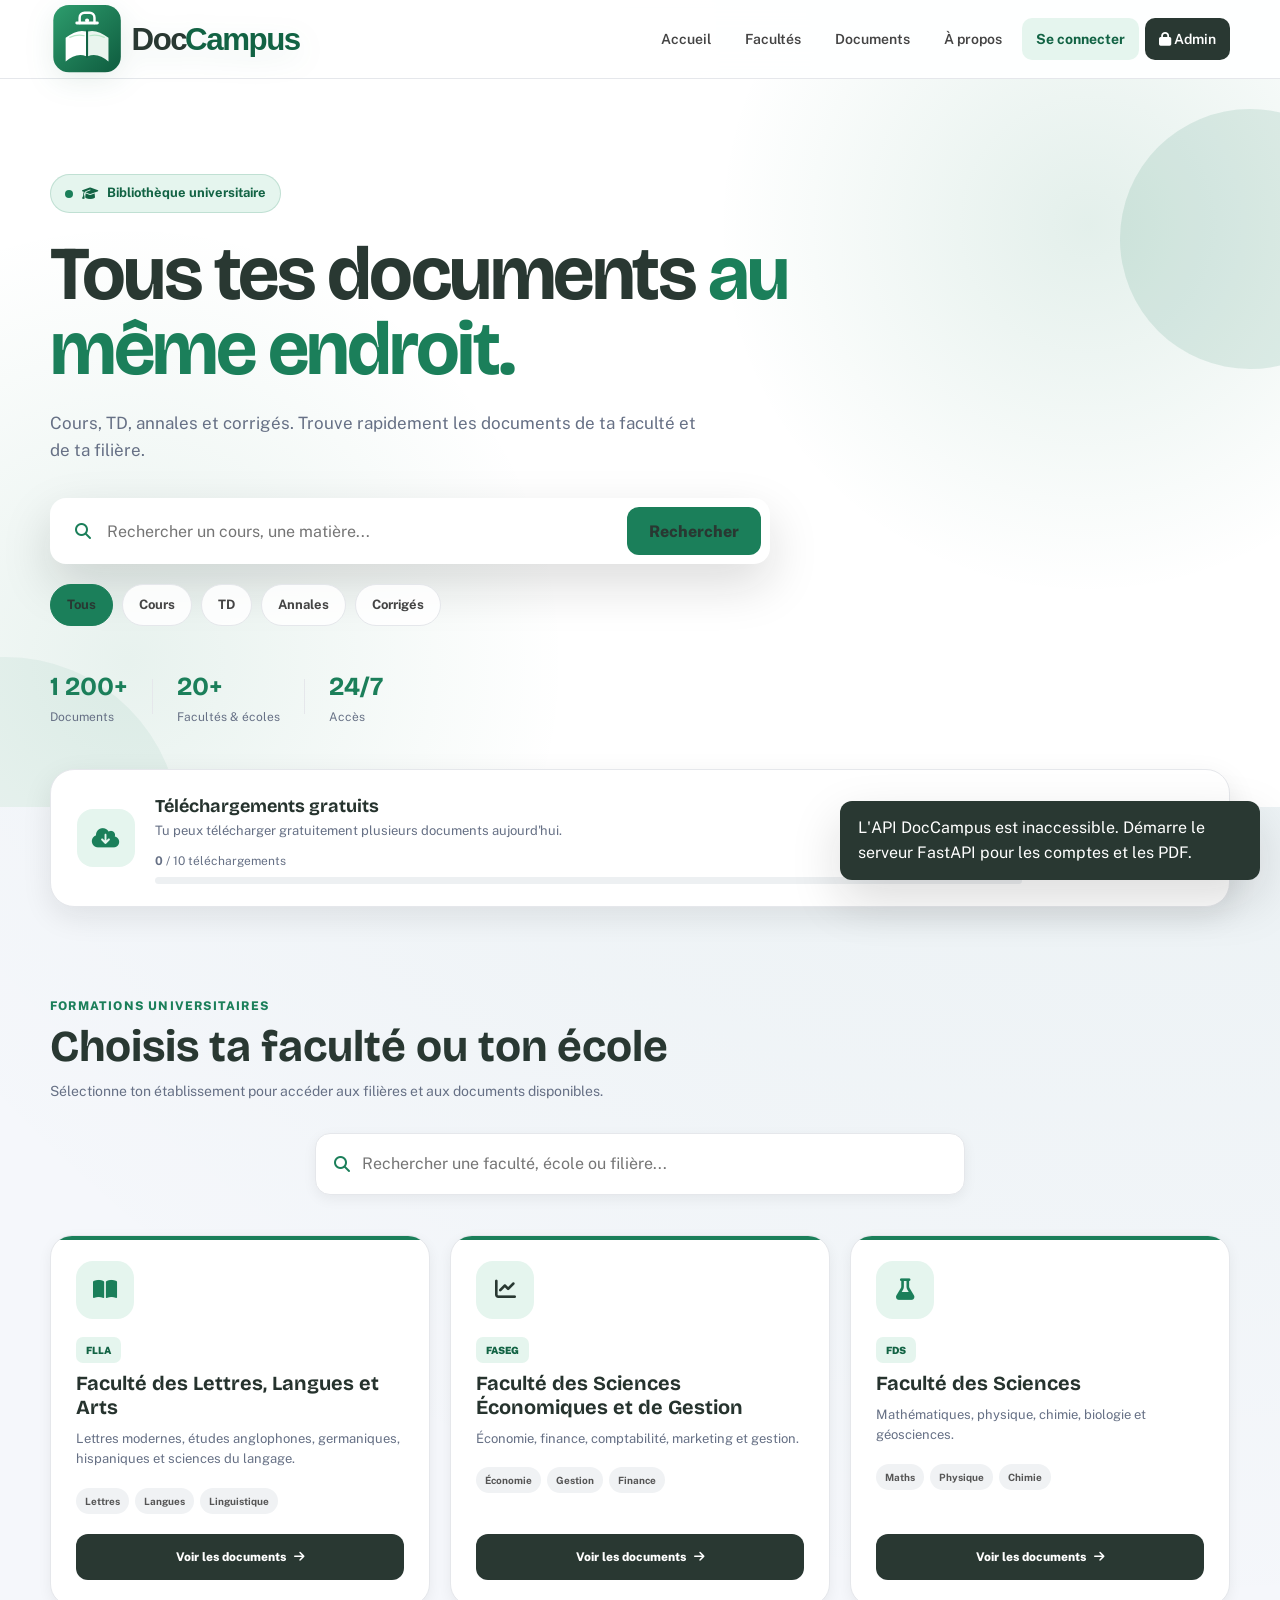
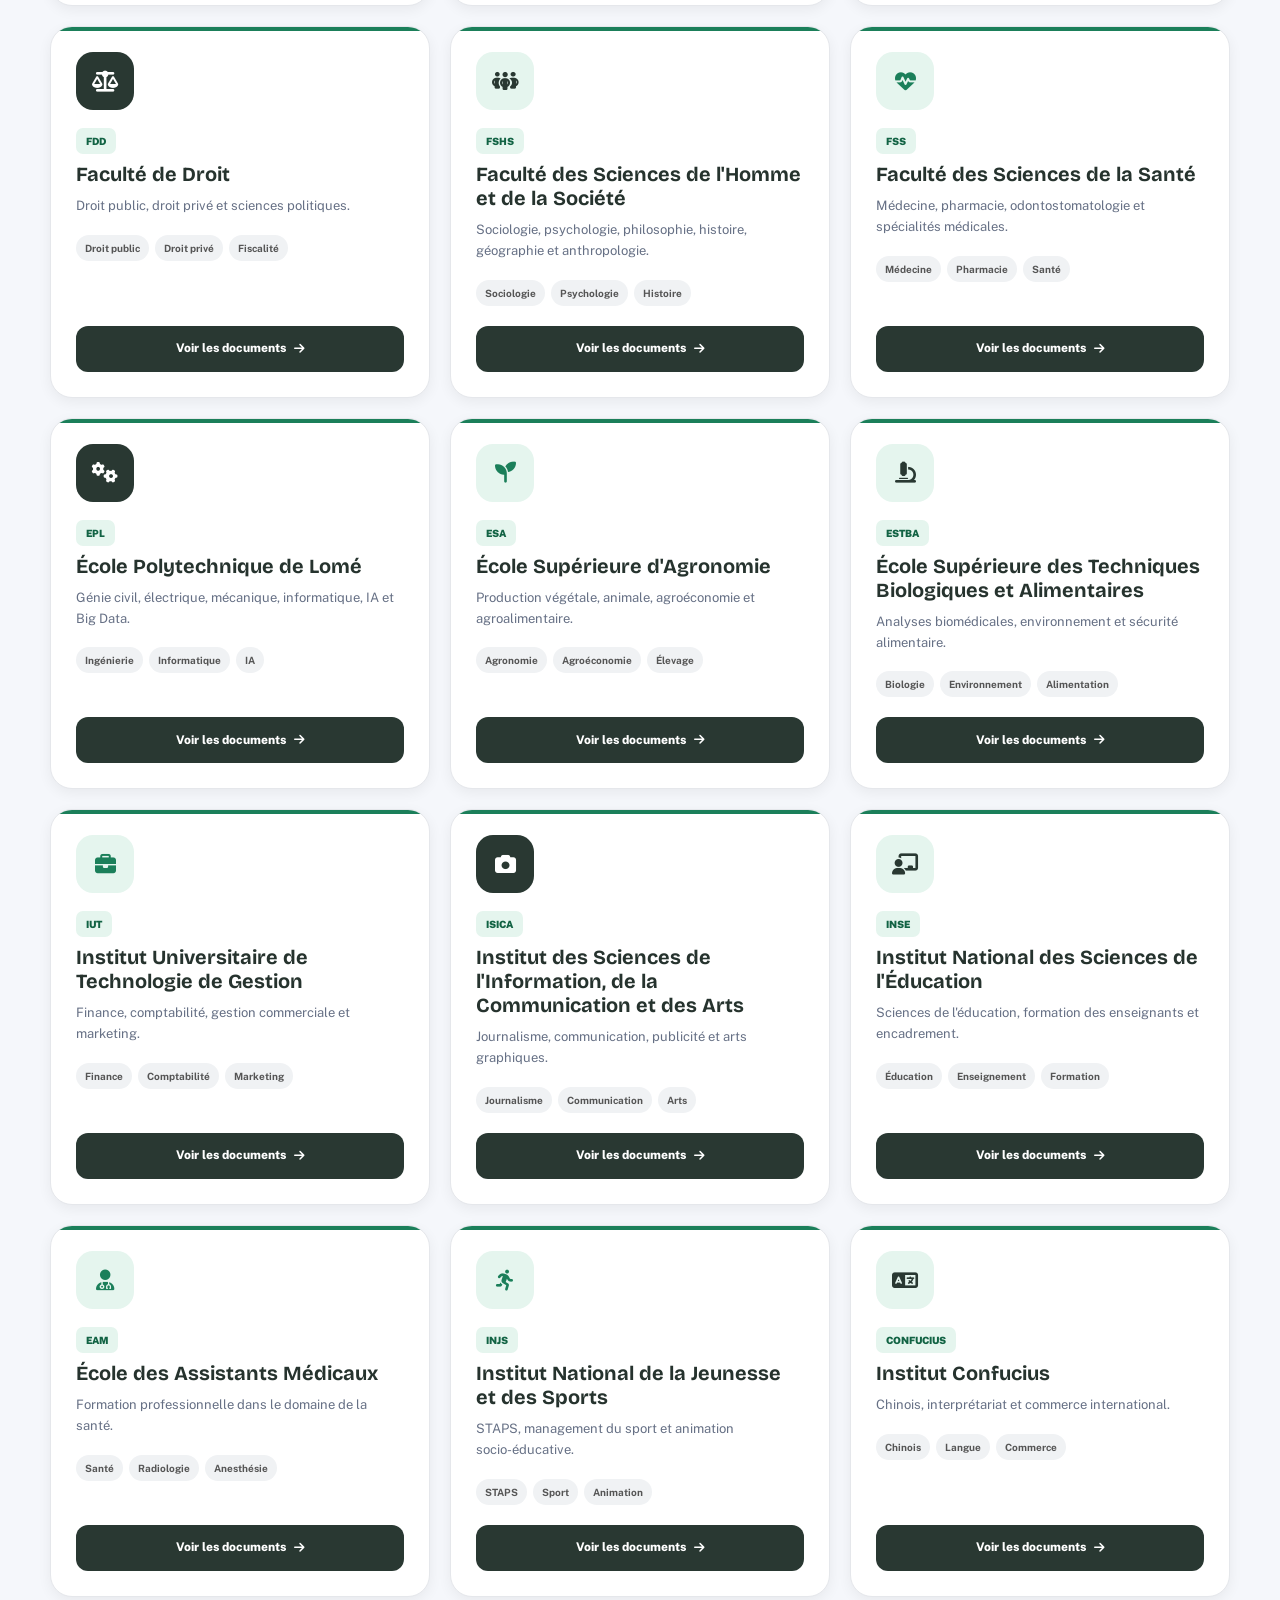
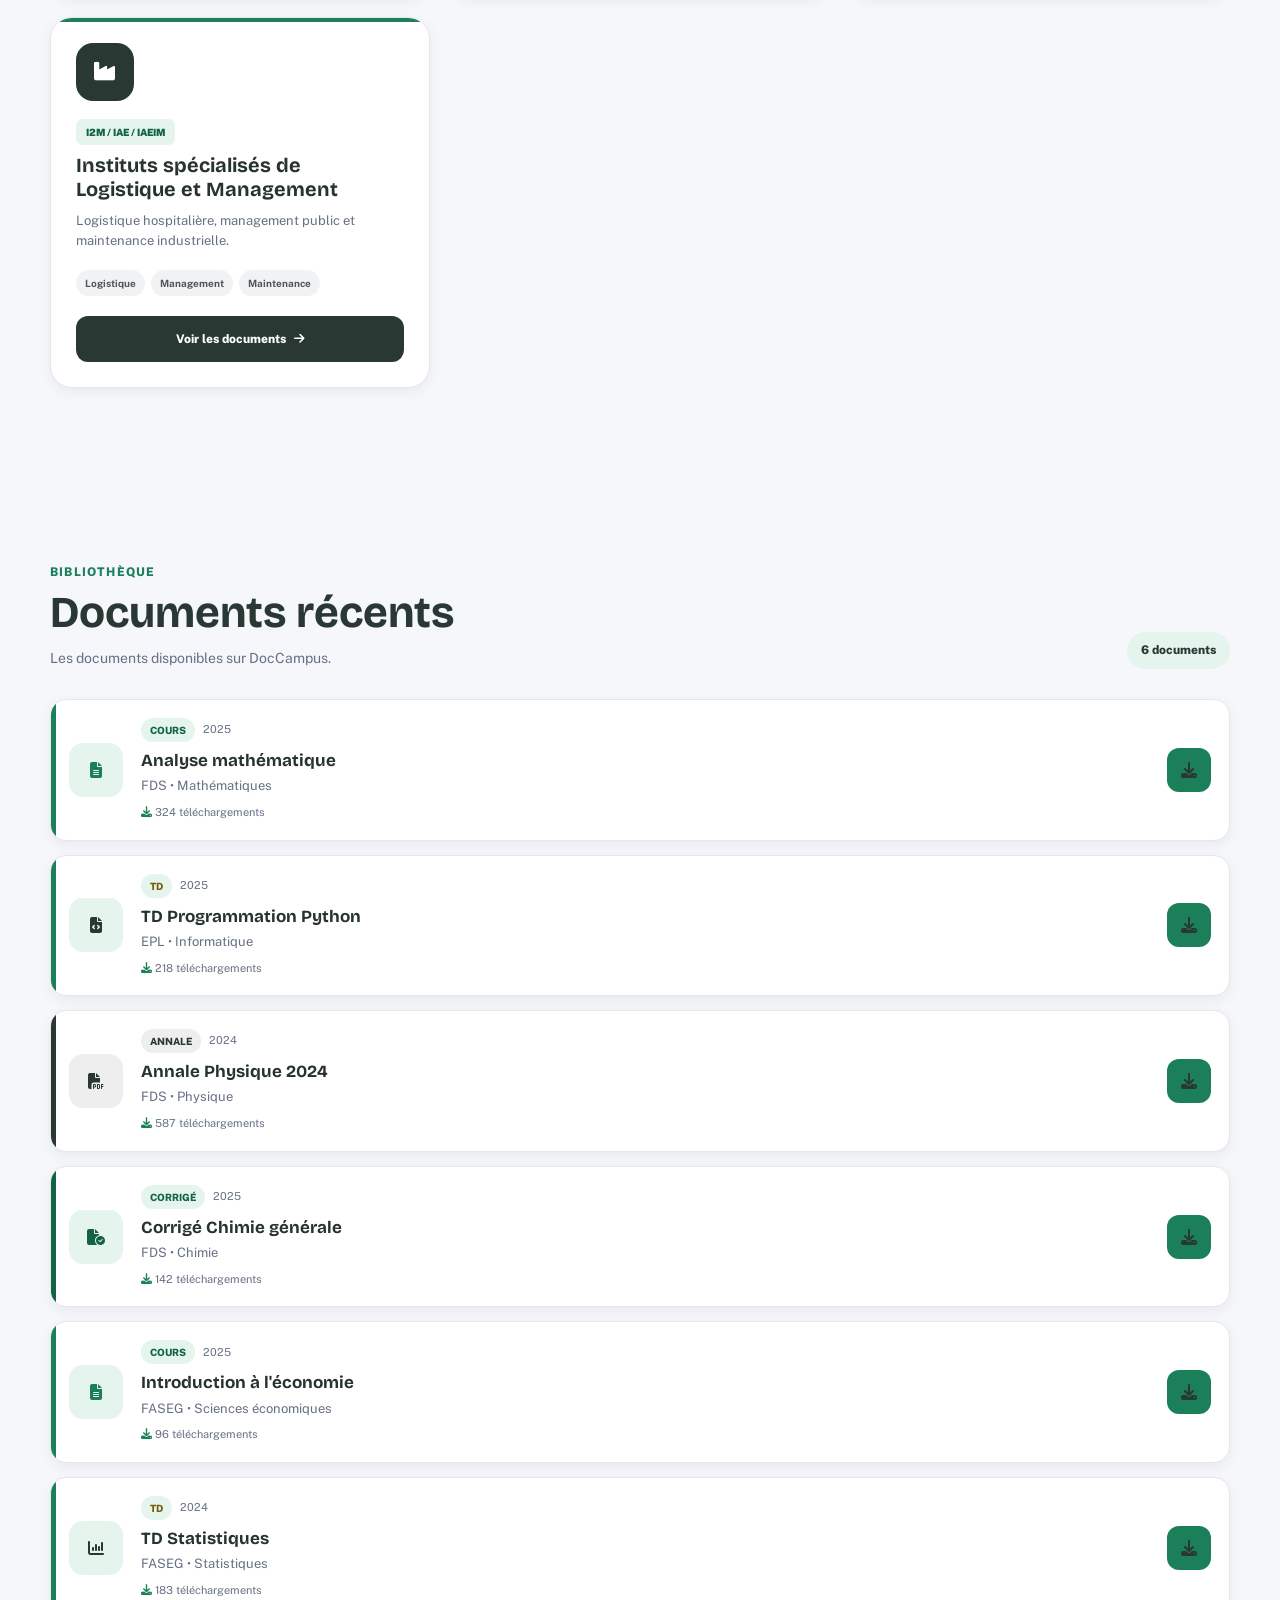
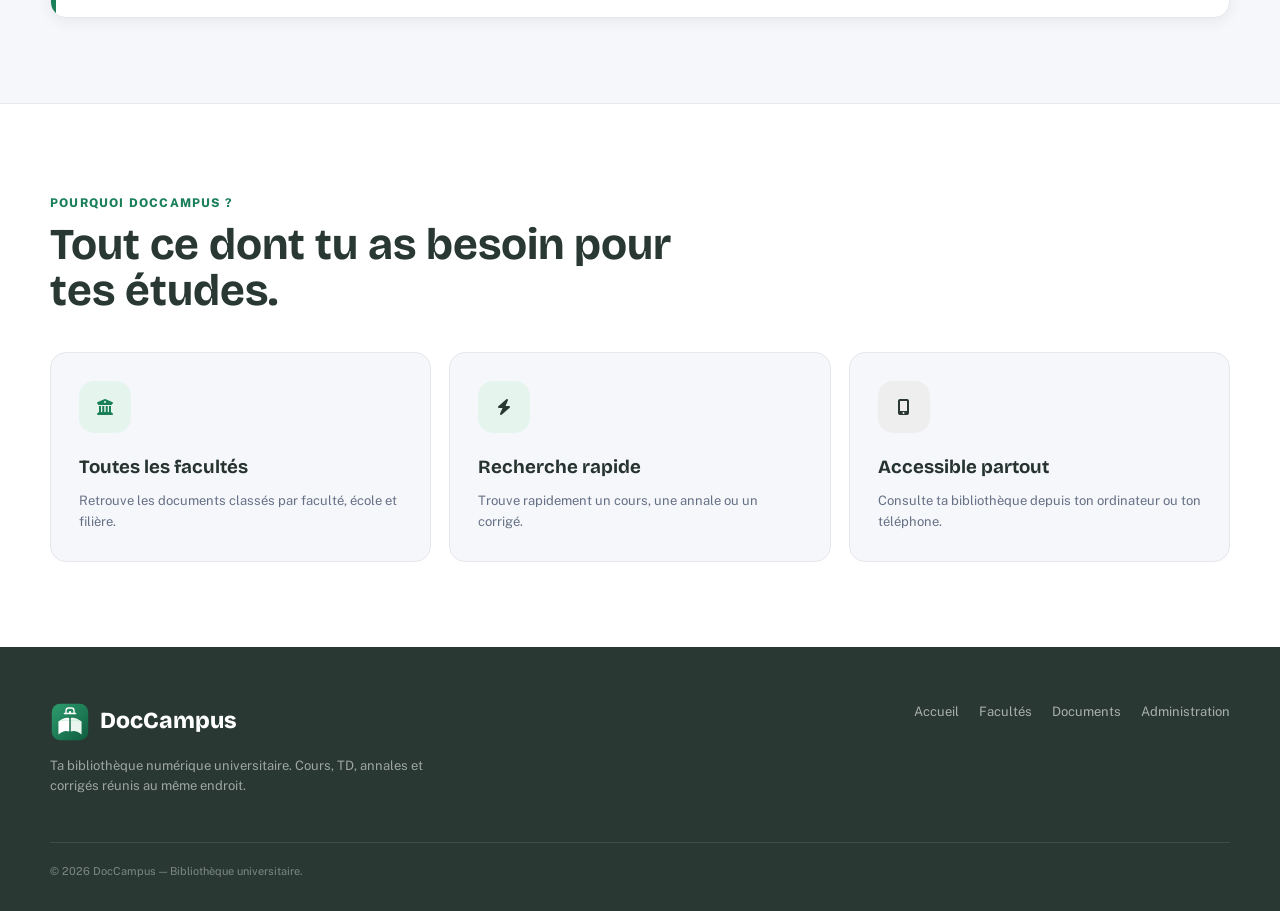
==== cours en ligne ul/index.html @ 96b3b975 "Add files via upload" ====
<!DOCTYPE html>
<html lang="fr">

<head>
    <meta charset="UTF-8">

    <meta
        name="viewport"
        content="width=device-width, initial-scale=1.0"
    >

    <meta
        name="description"
        content="DocCampus — Bibliothèque numérique universitaire"
    >

    <link rel="icon" type="image/svg+xml" href="assets/logo-mark.svg">

    <title>DocCampus — Bibliothèque universitaire</title>

    <!-- Google Fonts -->
    <link rel="preconnect" href="https://fonts.googleapis.com">
    <link rel="preconnect" href="https://fonts.gstatic.com" crossorigin>

    <link
        href="https://fonts.googleapis.com/css2?family=Bricolage+Grotesque:opsz,wght@12..96,400;12..96,500;12..96,600;12..96,700;12..96,800&family=Public+Sans:wght@400;500;600;700;800&display=swap"
        rel="stylesheet"
    >

    <!-- Font Awesome -->
    <link
        rel="stylesheet"
        href="https://cdnjs.cloudflare.com/ajax/libs/font-awesome/6.7.2/css/all.min.css"
    >

    <!-- CSS -->
    <link rel="stylesheet" href="style.css">
</head>

<body>


<!-- ============================================================
     HEADER
     ============================================================ -->

<header class="header">

    <div class="container header-inner">

        <a href="#" class="logo" aria-label="DocCampus">

            <img
                class="logo-mark"
                src="assets/logo-doccampus.svg"
                alt="Logo DocCampus"
                width="760"
                height="360"
            >

        </a>


        <nav class="nav" id="mainNav">

            <a href="#accueil">
                Accueil
            </a>

            <a href="#facultes">
                Facultés
            </a>

            <a href="#documents">
                Documents
            </a>

            <a href="#apropos">
                À propos
            </a>

            <button class="account-btn" id="accountBtn" type="button">
                Se connecter
            </button>

            <a href="admin.html" class="admin-link">
                <i class="fa-solid fa-lock"></i>
                Admin
            </a>

        </nav>


        <button
            class="menu-btn"
            id="menuBtn"
            aria-label="Ouvrir le menu"
        >
            <i class="fa-solid fa-bars"></i>
        </button>

    </div>

</header>



<!-- ============================================================
     HERO
     ============================================================ -->

<main id="accueil">

<section class="hero">

    <div class="hero-decoration">
        <div class="decoration-one"></div>
        <div class="decoration-two"></div>
    </div>


    <div class="container">

        <div class="hero-content">

            <div class="hero-badge">

                <span class="badge-dot"></span>

                <i class="fa-solid fa-graduation-cap"></i>

                Bibliothèque universitaire

            </div>


            <h1>
                Tous tes documents
                <span>au même endroit.</span>
            </h1>


            <p class="hero-text">

                Cours, TD, annales et corrigés.
                Trouve rapidement les documents
                de ta faculté et de ta filière.

            </p>


            <!-- RECHERCHE -->

            <div class="search-box">

                <span class="search-icon">
                    <i class="fa-solid fa-magnifying-glass"></i>
                </span>

                <input
                    type="text"
                    id="searchInput"
                    placeholder="Rechercher un cours, une matière..."
                    autocomplete="off"
                >

                <button id="searchBtn">
                    Rechercher
                </button>

            </div>


            <!-- FILTRES -->

            <div class="filters">

                <button
                    class="filter active"
                    data-filter="all"
                >
                    Tous
                </button>

                <button
                    class="filter"
                    data-filter="cours"
                >
                    Cours
                </button>

                <button
                    class="filter"
                    data-filter="td"
                >
                    TD
                </button>

                <button
                    class="filter"
                    data-filter="annale"
                >
                    Annales
                </button>

                <button
                    class="filter"
                    data-filter="corrige"
                >
                    Corrigés
                </button>

            </div>


            <!-- STATISTIQUES -->

            <div class="hero-stats">

                <div class="hero-stat">

                    <strong>1 200+</strong>

                    <span>Documents</span>

                </div>


                <div class="hero-stat-separator"></div>


                <div class="hero-stat">

                    <strong>20+</strong>

                    <span>Facultés & écoles</span>

                </div>


                <div class="hero-stat-separator"></div>


                <div class="hero-stat">

                    <strong>24/7</strong>

                    <span>Accès</span>

                </div>

            </div>

        </div>

    </div>

</section>



<!-- ============================================================
     COMPTEUR
     ============================================================ -->

<section class="download-section">

    <div class="container">

        <div class="download-card">

            <div class="download-left">

                <div class="download-icon">

                    <i class="fa-solid fa-cloud-arrow-down"></i>

                </div>

            </div>


            <div class="download-middle">

                <h3>
                    Téléchargements gratuits
                </h3>

                <p>
                    Tu peux télécharger gratuitement
                    plusieurs documents aujourd'hui.
                </p>


                <div class="progress-label">

                    <span>
                        <strong id="downloadCount">0</strong>
                        / 10 téléchargements
                    </span>

                    <span id="downloadRemaining">
                        10 restant(s)
                    </span>

                </div>


                <div class="progress-bar">

                    <div
                        class="progress-value"
                        id="progressValue"
                    ></div>

                </div>

            </div>


            <button
                class="premium-btn"
                id="premiumBtn"
            >
                <i class="fa-solid fa-bolt"></i>
                Passer en illimité
            </button>

        </div>

    </div>

</section>



<!-- ============================================================
     FACULTÉS
     ============================================================ -->

<section
    class="faculties-section"
    id="facultes"
>

    <div class="container">

        <div class="section-heading">

            <div>

                <span class="section-label">
                    Formations universitaires
                </span>

                <h2>
                    Choisis ta faculté
                    ou ton école
                </h2>

                <p class="section-description">

                    Sélectionne ton établissement
                    pour accéder aux filières et
                    aux documents disponibles.

                </p>

            </div>

        </div>


        <!-- Recherche faculté -->

        <div class="faculty-search">

            <i class="fa-solid fa-magnifying-glass"></i>

            <input
                type="text"
                id="facultySearch"
                placeholder="Rechercher une faculté, école ou filière..."
            >

        </div>


        <!-- GRILLE -->

        <div
            class="faculties-grid"
            id="facultiesGrid"
        >


            <!-- FLLA -->

            <article
                class="faculty-card"
                data-search="FLLA Faculté Lettres Langues Arts Lettres Modernes Anglais Allemand Espagnol Linguistique"
            >

                <div class="faculty-icon green">
                    <i class="fa-solid fa-book-open"></i>
                </div>

                <div class="faculty-code">
                    FLLA
                </div>

                <h3>
                    Faculté des Lettres,
                    Langues et Arts
                </h3>

                <p>
                    Lettres modernes, études anglophones,
                    germaniques, hispaniques et sciences du langage.
                </p>

                <div class="faculty-tags">
                    <span>Lettres</span>
                    <span>Langues</span>
                    <span>Linguistique</span>
                </div>

                <button
                    class="faculty-btn"
                    data-faculty="flla"
                >
                    Voir les documents
                    <i class="fa-solid fa-arrow-right"></i>
                </button>

            </article>



            <!-- FASEG -->

            <article
                class="faculty-card"
                data-search="FASEG Sciences Economiques Gestion Economie Finance Comptabilité Marketing"
            >

                <div class="faculty-icon yellow">
                    <i class="fa-solid fa-chart-line"></i>
                </div>

                <div class="faculty-code">
                    FASEG
                </div>

                <h3>
                    Faculté des Sciences
                    Économiques et de Gestion
                </h3>

                <p>
                    Économie, finance, comptabilité,
                    marketing et gestion.
                </p>

                <div class="faculty-tags">
                    <span>Économie</span>
                    <span>Gestion</span>
                    <span>Finance</span>
                </div>

                <button
                    class="faculty-btn"
                    data-faculty="faseg"
                >
                    Voir les documents
                    <i class="fa-solid fa-arrow-right"></i>
                </button>

            </article>



            <!-- FDS -->

            <article
                class="faculty-card"
                data-search="FDS Sciences Mathématiques Physique Chimie Biologie Géosciences"
            >

                <div class="faculty-icon green">
                    <i class="fa-solid fa-flask"></i>
                </div>

                <div class="faculty-code">
                    FDS
                </div>

                <h3>
                    Faculté des Sciences
                </h3>

                <p>
                    Mathématiques, physique, chimie,
                    biologie et géosciences.
                </p>

                <div class="faculty-tags">
                    <span>Maths</span>
                    <span>Physique</span>
                    <span>Chimie</span>
                </div>

                <button
                    class="faculty-btn"
                    data-faculty="fds"
                >
                    Voir les documents
                    <i class="fa-solid fa-arrow-right"></i>
                </button>

            </article>



            <!-- FDD -->

            <article
                class="faculty-card"
                data-search="FDD Droit Public Droit Privé Sciences Politiques"
            >

                <div class="faculty-icon black">
                    <i class="fa-solid fa-scale-balanced"></i>
                </div>

                <div class="faculty-code">
                    FDD
                </div>

                <h3>
                    Faculté de Droit
                </h3>

                <p>
                    Droit public, droit privé
                    et sciences politiques.
                </p>

                <div class="faculty-tags">
                    <span>Droit public</span>
                    <span>Droit privé</span>
                    <span>Fiscalité</span>
                </div>

                <button
                    class="faculty-btn"
                    data-faculty="fdd"
                >
                    Voir les documents
                    <i class="fa-solid fa-arrow-right"></i>
                </button>

            </article>



            <!-- FSHS -->

            <article
                class="faculty-card"
                data-search="FSHS Homme Société Sociologie Psychologie Philosophie Histoire Géographie Anthropologie"
            >

                <div class="faculty-icon yellow">
                    <i class="fa-solid fa-people-group"></i>
                </div>

                <div class="faculty-code">
                    FSHS
                </div>

                <h3>
                    Faculté des Sciences
                    de l'Homme et de la Société
                </h3>

                <p>
                    Sociologie, psychologie, philosophie,
                    histoire, géographie et anthropologie.
                </p>

                <div class="faculty-tags">
                    <span>Sociologie</span>
                    <span>Psychologie</span>
                    <span>Histoire</span>
                </div>

                <button
                    class="faculty-btn"
                    data-faculty="fshs"
                >
                    Voir les documents
                    <i class="fa-solid fa-arrow-right"></i>
                </button>

            </article>



            <!-- FSS -->

            <article
                class="faculty-card"
                data-search="FSS Santé Médecine Pharmacie Odonto Stomatologie"
            >

                <div class="faculty-icon green">
                    <i class="fa-solid fa-heart-pulse"></i>
                </div>

                <div class="faculty-code">
                    FSS
                </div>

                <h3>
                    Faculté des Sciences
                    de la Santé
                </h3>

                <p>
                    Médecine, pharmacie,
                    odontostomatologie et spécialités médicales.
                </p>

                <div class="faculty-tags">
                    <span>Médecine</span>
                    <span>Pharmacie</span>
                    <span>Santé</span>
                </div>

                <button
                    class="faculty-btn"
                    data-faculty="fss"
                >
                    Voir les documents
                    <i class="fa-solid fa-arrow-right"></i>
                </button>

            </article>



            <!-- EPL -->

            <article
                class="faculty-card"
                data-search="EPL Polytechnique Génie Civil Electrique Mécanique Informatique IA Big Data"
            >

                <div class="faculty-icon black">
                    <i class="fa-solid fa-gears"></i>
                </div>

                <div class="faculty-code">
                    EPL
                </div>

                <h3>
                    École Polytechnique
                    de Lomé
                </h3>

                <p>
                    Génie civil, électrique,
                    mécanique, informatique,
                    IA et Big Data.
                </p>

                <div class="faculty-tags">
                    <span>Ingénierie</span>
                    <span>Informatique</span>
                    <span>IA</span>
                </div>

                <button
                    class="faculty-btn"
                    data-faculty="epl"
                >
                    Voir les documents
                    <i class="fa-solid fa-arrow-right"></i>
                </button>

            </article>



            <!-- ESA -->

            <article
                class="faculty-card"
                data-search="ESA Agronomie Phytotechnie Zootechnie Agroéconomie Agroalimentaire"
            >

                <div class="faculty-icon green">
                    <i class="fa-solid fa-seedling"></i>
                </div>

                <div class="faculty-code">
                    ESA
                </div>

                <h3>
                    École Supérieure
                    d'Agronomie
                </h3>

                <p>
                    Production végétale, animale,
                    agroéconomie et agroalimentaire.
                </p>

                <div class="faculty-tags">
                    <span>Agronomie</span>
                    <span>Agroéconomie</span>
                    <span>Élevage</span>
                </div>

                <button
                    class="faculty-btn"
                    data-faculty="esa"
                >
                    Voir les documents
                    <i class="fa-solid fa-arrow-right"></i>
                </button>

            </article>



            <!-- ESTBA -->

            <article
                class="faculty-card"
                data-search="ESTBA Techniques Biologiques Alimentaires Biomédicales Environnement Qualité"
            >

                <div class="faculty-icon yellow">
                    <i class="fa-solid fa-microscope"></i>
                </div>

                <div class="faculty-code">
                    ESTBA
                </div>

                <h3>
                    École Supérieure des
                    Techniques Biologiques et Alimentaires
                </h3>

                <p>
                    Analyses biomédicales,
                    environnement et sécurité alimentaire.
                </p>

                <div class="faculty-tags">
                    <span>Biologie</span>
                    <span>Environnement</span>
                    <span>Alimentation</span>
                </div>

                <button
                    class="faculty-btn"
                    data-faculty="estba"
                >
                    Voir les documents
                    <i class="fa-solid fa-arrow-right"></i>
                </button>

            </article>



            <!-- IUT -->

            <article
                class="faculty-card"
                data-search="IUT Gestion Finance Comptabilité Commercial Marketing GEA"
            >

                <div class="faculty-icon green">
                    <i class="fa-solid fa-briefcase"></i>
                </div>

                <div class="faculty-code">
                    IUT
                </div>

                <h3>
                    Institut Universitaire
                    de Technologie de Gestion
                </h3>

                <p>
                    Finance, comptabilité,
                    gestion commerciale et marketing.
                </p>

                <div class="faculty-tags">
                    <span>Finance</span>
                    <span>Comptabilité</span>
                    <span>Marketing</span>
                </div>

                <button
                    class="faculty-btn"
                    data-faculty="iut"
                >
                    Voir les documents
                    <i class="fa-solid fa-arrow-right"></i>
                </button>

            </article>



            <!-- ISICA -->

            <article
                class="faculty-card"
                data-search="ISICA Information Communication Arts Journalisme Publicité Graphisme"
            >

                <div class="faculty-icon black">
                    <i class="fa-solid fa-camera"></i>
                </div>

                <div class="faculty-code">
                    ISICA
                </div>

                <h3>
                    Institut des Sciences de
                    l'Information, de la Communication et des Arts
                </h3>

                <p>
                    Journalisme, communication,
                    publicité et arts graphiques.
                </p>

                <div class="faculty-tags">
                    <span>Journalisme</span>
                    <span>Communication</span>
                    <span>Arts</span>
                </div>

                <button
                    class="faculty-btn"
                    data-faculty="isica"
                >
                    Voir les documents
                    <i class="fa-solid fa-arrow-right"></i>
                </button>

            </article>



            <!-- INSE -->

            <article
                class="faculty-card"
                data-search="INSE Sciences Education Enseignants Conseillers Inspecteurs"
            >

                <div class="faculty-icon yellow">
                    <i class="fa-solid fa-chalkboard-user"></i>
                </div>

                <div class="faculty-code">
                    INSE
                </div>

                <h3>
                    Institut National
                    des Sciences de l'Éducation
                </h3>

                <p>
                    Sciences de l'éducation,
                    formation des enseignants et encadrement.
                </p>

                <div class="faculty-tags">
                    <span>Éducation</span>
                    <span>Enseignement</span>
                    <span>Formation</span>
                </div>

                <button
                    class="faculty-btn"
                    data-faculty="inse"
                >
                    Voir les documents
                    <i class="fa-solid fa-arrow-right"></i>
                </button>

            </article>



            <!-- EAM -->

            <article
                class="faculty-card"
                data-search="EAM Assistants Médicaux Santé Anesthésie Radiologie Imagerie"
            >

                <div class="faculty-icon green">
                    <i class="fa-solid fa-user-doctor"></i>
                </div>

                <div class="faculty-code">
                    EAM
                </div>

                <h3>
                    École des Assistants
                    Médicaux
                </h3>

                <p>
                    Formation professionnelle
                    dans le domaine de la santé.
                </p>

                <div class="faculty-tags">
                    <span>Santé</span>
                    <span>Radiologie</span>
                    <span>Anesthésie</span>
                </div>

                <button
                    class="faculty-btn"
                    data-faculty="eam"
                >
                    Voir les documents
                    <i class="fa-solid fa-arrow-right"></i>
                </button>

            </article>



            <!-- INJS -->

            <article
                class="faculty-card"
                data-search="INJS Jeunesse Sports STAPS Management Sport Animation"
            >

                <div class="faculty-icon green">
                    <i class="fa-solid fa-person-running"></i>
                </div>

                <div class="faculty-code">
                    INJS
                </div>

                <h3>
                    Institut National
                    de la Jeunesse et des Sports
                </h3>

                <p>
                    STAPS, management du sport
                    et animation socio-éducative.
                </p>

                <div class="faculty-tags">
                    <span>STAPS</span>
                    <span>Sport</span>
                    <span>Animation</span>
                </div>

                <button
                    class="faculty-btn"
                    data-faculty="injs"
                >
                    Voir les documents
                    <i class="fa-solid fa-arrow-right"></i>
                </button>

            </article>



            <!-- CONFUCIUS -->

            <article
                class="faculty-card"
                data-search="Institut Confucius Chinois Interprétariat Commerce International"
            >

                <div class="faculty-icon yellow">
                    <i class="fa-solid fa-language"></i>
                </div>

                <div class="faculty-code">
                    CONFUCIUS
                </div>

                <h3>
                    Institut Confucius
                </h3>

                <p>
                    Chinois, interprétariat
                    et commerce international.
                </p>

                <div class="faculty-tags">
                    <span>Chinois</span>
                    <span>Langue</span>
                    <span>Commerce</span>
                </div>

                <button
                    class="faculty-btn"
                    data-faculty="confucius"
                >
                    Voir les documents
                    <i class="fa-solid fa-arrow-right"></i>
                </button>

            </article>



            <!-- I2M -->

            <article
                class="faculty-card"
                data-search="I2M IAE IAEIM Logistique Management Energie Maintenance"
            >

                <div class="faculty-icon black">
                    <i class="fa-solid fa-industry"></i>
                </div>

                <div class="faculty-code">
                    I2M / IAE / IAEIM
                </div>

                <h3>
                    Instituts spécialisés
                    de Logistique et Management
                </h3>

                <p>
                    Logistique hospitalière,
                    management public et maintenance industrielle.
                </p>

                <div class="faculty-tags">
                    <span>Logistique</span>
                    <span>Management</span>
                    <span>Maintenance</span>
                </div>

                <button
                    class="faculty-btn"
                    data-faculty="i2m"
                >
                    Voir les documents
                    <i class="fa-solid fa-arrow-right"></i>
                </button>

            </article>


        </div>


        <div
            class="faculty-empty"
            id="facultyEmpty"
        >
            <i class="fa-solid fa-magnifying-glass"></i>

            <h3>
                Aucun établissement trouvé
            </h3>

            <p>
                Essaie avec un autre nom,
                une autre faculté ou une filière.
            </p>
        </div>

    </div>

</section>



<!-- ============================================================
     DOCUMENTS
     ============================================================ -->

<section
    class="documents-section"
    id="documents"
>

    <div class="container">

        <div class="section-heading">

            <div>

                <span class="section-label">
                    Bibliothèque
                </span>

                <h2>
                    Documents récents
                </h2>

                <p class="section-description">
                    Les documents disponibles sur DocCampus.
                </p>

            </div>

            <div class="document-count-box">
                <span id="documentCount">6</span>
                documents
            </div>

        </div>


        <div
            class="documents-list"
            id="documentsList"
        >


            <!-- DOCUMENT 1 -->

            <article
                class="document-card"
                data-type="cours"
                data-title="Analyse mathématique"
            >

                <div class="document-color cours-color"></div>

                <div class="file-icon cours-icon">
                    <i class="fa-solid fa-file-lines"></i>
                </div>

                <div class="document-info">

                    <div class="document-top">

                        <span class="type-badge cours">
                            Cours
                        </span>

                        <span class="document-year">
                            2025
                        </span>

                    </div>

                    <h3>
                        Analyse mathématique
                    </h3>

                    <div class="subject">
                        FDS • Mathématiques
                    </div>

                    <div class="document-meta">

                        <span>
                            <i class="fa-solid fa-download"></i>
                            324 téléchargements
                        </span>

                    </div>

                </div>

                <button
                    class="download-btn"
                    data-file="documents/fds/mathematiques/analyse-mathematique.pdf"
                    aria-label="Télécharger Analyse mathématique"
                >
                    <i class="fa-solid fa-download"></i>
                </button>

            </article>



            <!-- DOCUMENT 2 -->

            <article
                class="document-card"
                data-type="td"
                data-title="TD Programmation Python"
            >

                <div class="document-color td-color"></div>

                <div class="file-icon td-icon">
                    <i class="fa-solid fa-file-code"></i>
                </div>

                <div class="document-info">

                    <div class="document-top">

                        <span class="type-badge td">
                            TD
                        </span>

                        <span class="document-year">
                            2025
                        </span>

                    </div>

                    <h3>
                        TD Programmation Python
                    </h3>

                    <div class="subject">
                        EPL • Informatique
                    </div>

                    <div class="document-meta">

                        <span>
                            <i class="fa-solid fa-download"></i>
                            218 téléchargements
                        </span>

                    </div>

                </div>

                <button
                    class="download-btn"
                    data-file="documents/epl/informatique/td-python.pdf"
                    aria-label="Télécharger TD Python"
                >
                    <i class="fa-solid fa-download"></i>
                </button>

            </article>



            <!-- DOCUMENT 3 -->

            <article
                class="document-card"
                data-type="annale"
                data-title="Annale Physique 2024"
            >

                <div class="document-color annale-color"></div>

                <div class="file-icon annale-icon">
                    <i class="fa-solid fa-file-pdf"></i>
                </div>

                <div class="document-info">

                    <div class="document-top">

                        <span class="type-badge annale">
                            Annale
                        </span>

                        <span class="document-year">
                            2024
                        </span>

                    </div>

                    <h3>
                        Annale Physique 2024
                    </h3>

                    <div class="subject">
                        FDS • Physique
                    </div>

                    <div class="document-meta">

                        <span>
                            <i class="fa-solid fa-download"></i>
                            587 téléchargements
                        </span>

                    </div>

                </div>

                <button
                    class="download-btn"
                    data-file="documents/fds/physique/annale-physique-2024.pdf"
                    aria-label="Télécharger Annale Physique"
                >
                    <i class="fa-solid fa-download"></i>
                </button>

            </article>



            <!-- DOCUMENT 4 -->

            <article
                class="document-card"
                data-type="corrige"
                data-title="Corrigé Chimie générale"
            >

                <div class="document-color corrige-color"></div>

                <div class="file-icon corrige-icon">
                    <i class="fa-solid fa-file-circle-check"></i>
                </div>

                <div class="document-info">

                    <div class="document-top">

                        <span class="type-badge corrige">
                            Corrigé
                        </span>

                        <span class="document-year">
                            2025
                        </span>

                    </div>

                    <h3>
                        Corrigé Chimie générale
                    </h3>

                    <div class="subject">
                        FDS • Chimie
                    </div>

                    <div class="document-meta">

                        <span>
                            <i class="fa-solid fa-download"></i>
                            142 téléchargements
                        </span>

                    </div>

                </div>

                <button
                    class="download-btn"
                    data-file="documents/fds/chimie/corrige-chimie.pdf"
                    aria-label="Télécharger corrigé Chimie"
                >
                    <i class="fa-solid fa-download"></i>
                </button>

            </article>



            <!-- DOCUMENT 5 -->

            <article
                class="document-card"
                data-type="cours"
                data-title="Introduction à l'économie"
            >

                <div class="document-color cours-color"></div>

                <div class="file-icon cours-icon">
                    <i class="fa-solid fa-file-lines"></i>
                </div>

                <div class="document-info">

                    <div class="document-top">

                        <span class="type-badge cours">
                            Cours
                        </span>

                        <span class="document-year">
                            2025
                        </span>

                    </div>

                    <h3>
                        Introduction à l'économie
                    </h3>

                    <div class="subject">
                        FASEG • Sciences économiques
                    </div>

                    <div class="document-meta">

                        <span>
                            <i class="fa-solid fa-download"></i>
                            96 téléchargements
                        </span>

                    </div>

                </div>

                <button
                    class="download-btn"
                    data-file="documents/faseg/economie/introduction-economie.pdf"
                    aria-label="Télécharger Introduction économie"
                >
                    <i class="fa-solid fa-download"></i>
                </button>

            </article>



            <!-- DOCUMENT 6 -->

            <article
                class="document-card"
                data-type="td"
                data-title="TD Statistiques"
            >

                <div class="document-color td-color"></div>

                <div class="file-icon td-icon">
                    <i class="fa-solid fa-chart-column"></i>
                </div>

                <div class="document-info">

                    <div class="document-top">

                        <span class="type-badge td">
                            TD
                        </span>

                        <span class="document-year">
                            2024
                        </span>

                    </div>

                    <h3>
                        TD Statistiques
                    </h3>

                    <div class="subject">
                        FASEG • Statistiques
                    </div>

                    <div class="document-meta">

                        <span>
                            <i class="fa-solid fa-download"></i>
                            183 téléchargements
                        </span>

                    </div>

                </div>

                <button
                    class="download-btn"
                    data-file="documents/faseg/statistiques/td-statistiques.pdf"
                    aria-label="Télécharger TD statistiques"
                >
                    <i class="fa-solid fa-download"></i>
                </button>

            </article>


        </div>


        <div
            class="empty-state"
            id="emptyState"
        >

            <div class="empty-icon">
                <i class="fa-solid fa-folder-open"></i>
            </div>

            <h3>
                Aucun document trouvé
            </h3>

            <p>
                Essaie avec un autre mot-clé ou un autre filtre.
            </p>

        </div>

    </div>

</section>



<!-- ============================================================
     FEATURES
     ============================================================ -->

<section
    class="features-section"
    id="apropos"
>

    <div class="container">

        <div class="features-heading">

            <span class="section-label">
                Pourquoi DocCampus ?
            </span>

            <h2>
                Tout ce dont tu as besoin
                pour tes études.
            </h2>

        </div>


        <div class="features-grid">


            <article class="feature-card">

                <div class="feature-icon green">
                    <i class="fa-solid fa-building-columns"></i>
                </div>

                <h3>
                    Toutes les facultés
                </h3>

                <p>
                    Retrouve les documents classés
                    par faculté, école et filière.
                </p>

            </article>


            <article class="feature-card">

                <div class="feature-icon yellow">
                    <i class="fa-solid fa-bolt"></i>
                </div>

                <h3>
                    Recherche rapide
                </h3>

                <p>
                    Trouve rapidement un cours,
                    une annale ou un corrigé.
                </p>

            </article>


            <article class="feature-card">

                <div class="feature-icon blue">
                    <i class="fa-solid fa-mobile-screen-button"></i>
                </div>

                <h3>
                    Accessible partout
                </h3>

                <p>
                    Consulte ta bibliothèque depuis
                    ton ordinateur ou ton téléphone.
                </p>

            </article>

        </div>

    </div>

</section>

</main>



<!-- ============================================================
     FOOTER
     ============================================================ -->

<footer class="footer">

    <div class="container footer-inner">

        <div class="footer-brand">

            <div class="footer-logo">

                <img src="assets/logo-mark.svg" alt="" width="40" height="40">

                <span>
                    DocCampus
                </span>

            </div>

            <p>
                Ta bibliothèque numérique universitaire.
                Cours, TD, annales et corrigés réunis
                au même endroit.
            </p>

        </div>


        <div class="footer-links">

            <a href="#accueil">
                Accueil
            </a>

            <a href="#facultes">
                Facultés
            </a>

            <a href="#documents">
                Documents
            </a>

            <a href="admin.html">
                Administration
            </a>

        </div>

    </div>


    <div class="container">

        <div class="copyright">

            © 2026 DocCampus —
            Bibliothèque universitaire.

        </div>

    </div>

</footer>


<!-- ============================================================
     COMPTE UTILISATEUR
     ============================================================ -->

<div class="modal" id="accountModal">
    <div class="modal-content">
        <button class="modal-close" id="accountClose" type="button" aria-label="Fermer">
            <i class="fa-solid fa-xmark"></i>
        </button>
        <div class="modal-icon">
            <i class="fa-solid fa-user"></i>
        </div>
        <h2 id="accountTitle">Se connecter</h2>
        <p id="accountDescription">Connecte-toi à ton compte DocCampus.</p>
        <form id="accountForm" class="account-form">
            <label>
                Adresse e-mail
                <input name="email" type="email" autocomplete="email" required>
            </label>
            <label>
                Mot de passe
                <input name="password" type="password" autocomplete="current-password" minlength="10" maxlength="128" required>
            </label>
            <p class="account-message" id="accountMessage" role="status" aria-live="polite"></p>
            <button class="modal-action" type="submit">Se connecter</button>
        </form>
        <button class="account-mode-toggle" id="accountModeToggle" type="button">
            Créer un compte
        </button>
    </div>
</div>


<!-- ============================================================
     MODAL FACULTÉ
     ============================================================ -->

<div
    class="faculty-modal"
    id="facultyModal"
>

    <div class="faculty-modal-content">

        <button
            class="modal-close"
            id="facultyModalClose"
            aria-label="Fermer"
        >
            <i class="fa-solid fa-xmark"></i>
        </button>


        <div
            class="modal-faculty-icon"
            id="modalFacultyIcon"
        >
            <i class="fa-solid fa-building-columns"></i>
        </div>


        <div class="modal-faculty-code"
             id="modalFacultyCode">
        </div>


        <h2 id="modalFacultyTitle">
            Faculté
        </h2>


        <p id="modalFacultyDescription">
        </p>


        <div
            class="programs-list"
            id="programsList"
        >
        </div>


        <div
            class="modal-documents"
            id="modalDocuments"
        >
        </div>

    </div>

</div>



<!-- ============================================================
     MODAL PREMIUM
     ============================================================ -->

<div
    class="modal"
    id="premiumModal"
>

    <div class="modal-content">

        <button
            class="modal-close"
            id="premiumClose"
            aria-label="Fermer"
        >
            <i class="fa-solid fa-xmark"></i>
        </button>


        <div class="modal-icon">

            <i class="fa-solid fa-bolt"></i>

        </div>


        <h2>
            DocCampus Illimité
        </h2>


        <p>
            Accède à tous les documents
            sans limite de téléchargement.
        </p>


        <div class="premium-benefits">

            <div>
                <i class="fa-solid fa-circle-check"></i>
                Téléchargements illimités
            </div>

            <div>
                <i class="fa-solid fa-circle-check"></i>
                Accès à toutes les facultés
            </div>

            <div>
                <i class="fa-solid fa-circle-check"></i>
                Accès aux nouvelles annales
            </div>

            <div>
                <i class="fa-solid fa-circle-check"></i>
                Aucun téléchargement perdu
            </div>

        </div>


        <button class="modal-action">
            Bientôt disponible
        </button>

    </div>

</div>



<!-- JavaScript -->

<script src="script.js"></script>

</body>
</html>
---- cours en ligne ul/style.css ----
/* ============================================================
   DOCCAMPUS
   VERT + BLANC + NOIR
   ============================================================ */

:root {
    --black: #293832;
    --black-soft: #35463f;

    --green: #1b7f5a;
    --green-dark: #126344;
    --green-light: #e5f5ee;

    --yellow: #1b7f5a;
    --yellow-light: #e5f5ee;

    --background: #f5f7fb;
    --white: #ffffff;

    --text: #26332e;
    --text-light: #667085;

    --border: #e5e7eb;

    --shadow-sm:
        0 4px 14px rgba(17,17,17,.06);

    --shadow:
        0 10px 30px rgba(17,17,17,.09);

    --shadow-lg:
        0 20px 50px rgba(17,17,17,.15);

    --radius: 16px;
    --radius-lg: 24px;

    --transition: .25s ease;
}


/* ============================================================
   RESET
   ============================================================ */

* {
    margin: 0;
    padding: 0;
    box-sizing: border-box;
}

html {
    scroll-behavior: smooth;
}

body {
    font-family:
        "Public Sans",
        Arial,
        sans-serif;

    background:
        radial-gradient(
            circle at 90% 0%,
            rgba(27,127,90,.08),
            transparent 28%
        ),
        var(--background);

    color: var(--text);

    line-height: 1.6;
}

button,
input {
    font: inherit;
}

button {
    cursor: pointer;
}

a {
    color: inherit;
    text-decoration: none;
}


/* ============================================================
   CONTAINER
   ============================================================ */

.container {
    width: min(
        1180px,
        calc(100% - 40px)
    );

    margin: auto;
}


/* ============================================================
   HEADER
   ============================================================ */

.header {
    position: sticky;
    top: 0;
    z-index: 1000;

    background:
        rgba(255,255,255,.96);

    border-bottom:
        1px solid var(--border);

    backdrop-filter: blur(15px);
}

.header-inner {
    min-height: 76px;

    display: flex;
    align-items: center;
    justify-content: space-between;

    gap: 30px;
}

.logo {
    display: inline-flex;
    align-items: center;
    justify-content: center;
    line-height: 1;
}

.logo-mark {
    display: block;
    width: min(100%, 280px);
    height: auto;
    max-width: 280px;
    filter: drop-shadow(0 8px 14px rgba(18, 99, 68, .1));
    transition: transform .2s ease;
}

.logo:hover .logo-mark {
    transform: scale(1.01);
}

.nav {
    display: flex;
    align-items: center;

    gap: 6px;
}

.nav a {
    padding: 10px 14px;

    border-radius: 10px;

    color: #444;

    font-size: 14px;
    font-weight: 600;

    transition: var(--transition);
}

.nav a:hover {
    background: var(--green-light);
    color: var(--green);
}

.nav .admin-link {
    background: var(--black);
    color: #ffffff;
}

.nav .admin-link:hover {
    background: var(--green);
    color: white;
}

.nav .account-btn {
    padding: 10px 14px;
    border: 0;
    border-radius: 10px;
    background: var(--green-light);
    color: var(--green-dark);
    font-size: 14px;
    font-weight: 700;
    transition: var(--transition);
}

.nav .account-btn:hover {
    background: var(--green);
    color: white;
}

.menu-btn {
    display: none;

    width: 44px;
    height: 44px;

    border: none;
    border-radius: 12px;

    background: var(--black);
    color: #ffffff;
}


/* ============================================================
   HERO
   ============================================================ */

.hero {
    position: relative;
    overflow: hidden;

    padding: 95px 0 80px;

    background:
        radial-gradient(
            circle at 85% 20%,
            rgba(27,127,90,.12),
            transparent 30%
        ),
        radial-gradient(
            circle at 10% 80%,
            rgba(27,127,90,.1),
            transparent 34%
        ),
        #ffffff;

    color: var(--black);
}

.hero-decoration {
    position: absolute;
    inset: 0;

    pointer-events: none;
}

.decoration-one,
.decoration-two {
    position: absolute;

    border-radius: 50%;
}

.decoration-one {
    width: 260px;
    height: 260px;

    right: -100px;
    top: 30px;

    background:
        rgba(27,127,90,.12);
}

.decoration-two {
    width: 350px;
    height: 350px;

    left: -170px;
    bottom: -200px;

    background:
        rgba(27,127,90,.06);
}

.hero-content {
    position: relative;
    z-index: 2;

    max-width: 820px;
}

.hero-badge {
    display: inline-flex;
    align-items: center;

    gap: 9px;

    padding: 8px 14px;

    margin-bottom: 24px;

    border:
        1px solid rgba(27,127,90,.18);

    border-radius: 50px;

    background:
        var(--green-light);

    color: var(--green-dark);

    font-size: 13px;
    font-weight: 700;
}

.badge-dot {
    width: 8px;
    height: 8px;

    border-radius: 50%;

    background: var(--green);
}

.hero h1 {
    max-width: 850px;

    margin-bottom: 24px;

    font-family:
        "Bricolage Grotesque",
        sans-serif;

    font-size:
        clamp(42px,7vw,76px);

    line-height: .98;

    letter-spacing: -2.5px;
}

.hero h1 span {
    color: var(--green);
}

.hero-text {
    max-width: 650px;

    margin-bottom: 34px;

    color:
        var(--text-light);

    font-size: 17px;
}


/* ============================================================
   SEARCH
   ============================================================ */

.search-box {
    max-width: 720px;

    display: flex;
    align-items: center;

    padding: 7px;

    background: white;

    border: 2px solid transparent;

    border-radius: 16px;

    box-shadow: var(--shadow-lg);

    transition: var(--transition);
}

.search-box:focus-within {
    border-color: var(--yellow);
}

.search-icon {
    width: 48px;

    display: flex;
    justify-content: center;

    color: var(--green);
}

.search-box input {
    flex: 1;

    min-width: 0;

    border: none;
    outline: none;

    color: var(--black);

    background: transparent;
}

.search-box button {
    min-height: 48px;

    padding: 0 22px;

    border: none;

    border-radius: 12px;

    background: var(--yellow);
    color: var(--black);

    font-weight: 800;

    transition: var(--transition);
}

.search-box button:hover {
    background: var(--green);
    color: white;
}


/* ============================================================
   FILTERS
   ============================================================ */

.filters {
    display: flex;
    flex-wrap: wrap;

    gap: 9px;

    margin-top: 20px;
}

.filter {
    min-height: 42px;

    padding: 8px 16px;

    border:
        1px solid var(--border);

    border-radius: 50px;

    background:
        rgba(255,255,255,.88);

    color:
        #444444;

    font-size: 13px;
    font-weight: 700;

    transition: var(--transition);
}

.filter:hover {
    background: var(--green);
    border-color: var(--green);
}

.filter.active {
    background: var(--yellow);
    color: var(--black);

    border-color: var(--yellow);
}


/* ============================================================
   STATS
   ============================================================ */

.hero-stats {
    display: flex;
    align-items: center;

    gap: 24px;

    margin-top: 40px;
}

.hero-stat {
    display: flex;
    flex-direction: column;
}

.hero-stat strong {
    color: var(--green);

    font-family:
        "Bricolage Grotesque",
        sans-serif;

    font-size: 26px;
}

.hero-stat span {
    color:
        var(--text-light);

    font-size: 12px;
}

.hero-stat-separator {
    width: 1px;
    height: 35px;

    background:
        var(--border);
}


/* ============================================================
   DOWNLOAD CARD
   ============================================================ */

.download-section {
    position: relative;
    z-index: 10;

    margin-top: -38px;
}

.download-card {
    display: flex;
    align-items: center;

    gap: 20px;

    padding: 22px 26px;

    background: white;

    border:
        1px solid var(--border);

    border-radius: var(--radius-lg);

    box-shadow: var(--shadow);
}

.download-icon {
    width: 58px;
    height: 58px;

    display: flex;
    align-items: center;
    justify-content: center;

    border-radius: 16px;

    background: var(--green-light);
    color: var(--green);

    font-size: 22px;
}

.download-middle {
    flex: 1;
}

.download-middle h3 {
    font-family:
        "Bricolage Grotesque",
        sans-serif;

    font-size: 18px;
}

.download-middle p {
    color: var(--text-light);
    font-size: 13px;
}

.progress-label {
    display: flex;
    justify-content: space-between;

    margin-top: 10px;

    color: var(--text-light);

    font-size: 12px;
}

.progress-bar {
    height: 7px;

    margin-top: 6px;

    overflow: hidden;

    border-radius: 50px;

    background: #edf0f2;
}

.progress-value {
    height: 100%;

    width: 0%;

    border-radius: inherit;

    background:
        linear-gradient(
            90deg,
            var(--green),
            var(--yellow)
        );

    transition: width .4s ease;
}

.premium-btn {
    min-height: 46px;

    padding: 0 18px;

    border: none;

    border-radius: 12px;

    background: var(--yellow);
    color: var(--black);

    font-size: 13px;
    font-weight: 800;

    transition: var(--transition);
}

.premium-btn:hover {
    background: var(--green);
    color: white;
}


/* ============================================================
   SECTIONS
   ============================================================ */

.documents-section,
.faculties-section {
    padding: 85px 0;
}

.section-heading {
    display: flex;
    align-items: end;
    justify-content: space-between;

    gap: 20px;

    margin-bottom: 30px;
}

.section-label {
    display: inline-block;

    margin-bottom: 8px;

    color: var(--green);

    font-size: 12px;
    font-weight: 800;

    text-transform: uppercase;

    letter-spacing: 1.2px;
}

.section-heading h2,
.features-heading h2 {
    font-family:
        "Bricolage Grotesque",
        sans-serif;

    font-size:
        clamp(30px,4vw,44px);

    line-height: 1.05;

    color: var(--black);
}

.section-description {
    max-width: 600px;

    margin-top: 10px;

    color: var(--text-light);

    font-size: 14px;
}

.document-count-box {
    padding: 9px 14px;

    border-radius: 50px;

    background: var(--yellow-light);

    color: var(--black);

    font-size: 12px;
    font-weight: 800;
}


/* ============================================================
   FACULTÉS
   ============================================================ */

.faculty-search {
    max-width: 650px;

    display: flex;
    align-items: center;

    margin: 0 auto 40px;

    padding: 6px 18px;

    background: white;

    border: 1px solid var(--border);

    border-radius: 15px;

    box-shadow: var(--shadow-sm);
}

.faculty-search i {
    margin-right: 12px;

    color: var(--green);
}

.faculty-search input {
    width: 100%;
    height: 48px;

    border: none;
    outline: none;

    background: transparent;

    color: var(--black);
}

.faculties-grid {
    display: grid;

    grid-template-columns:
        repeat(3,minmax(0,1fr));

    gap: 20px;
}

.faculty-card {
    position: relative;

    display: flex;
    flex-direction: column;

    min-height: 370px;

    padding: 25px;

    background: white;

    border: 1px solid var(--border);

    border-radius: 22px;

    box-shadow: var(--shadow-sm);

    overflow: hidden;

    transition: var(--transition);
}

.faculty-card::before {
    content: "";

    position: absolute;

    top: 0;
    left: 0;
    right: 0;

    height: 4px;

    background: var(--green);
}

.faculty-card:hover {
    transform: translateY(-6px);

    box-shadow: var(--shadow);
}

.faculty-icon {
    width: 58px;
    height: 58px;

    display: flex;
    align-items: center;
    justify-content: center;

    margin-bottom: 18px;

    border-radius: 17px;

    font-size: 21px;
}

.faculty-icon.green {
    background: var(--green-light);
    color: var(--green);
}

.faculty-icon.yellow {
    background: var(--yellow-light);
    color: var(--black);
}

.faculty-icon.black {
    background: var(--black);
    color: #ffffff;
}

.faculty-code {
    width: fit-content;

    padding: 5px 10px;

    margin-bottom: 8px;

    border-radius: 7px;

    background: var(--green-light);

    color: var(--green-dark);

    font-size: 10px;
    font-weight: 900;
}

.faculty-card h3 {
    margin-bottom: 10px;

    font-family:
        "Bricolage Grotesque",
        sans-serif;

    font-size: 20px;

    line-height: 1.2;
}

.faculty-card p {
    margin-bottom: 18px;

    color: var(--text-light);

    font-size: 13px;
}

.faculty-tags {
    display: flex;
    flex-wrap: wrap;

    gap: 6px;

    margin-bottom: 20px;
}

.faculty-tags span {
    padding: 5px 9px;

    border-radius: 50px;

    background: #f0f2f4;

    color: #555;

    font-size: 10px;
    font-weight: 700;
}

.faculty-btn {
    width: 100%;

    min-height: 46px;

    margin-top: auto;

    display: flex;
    align-items: center;
    justify-content: center;

    gap: 8px;

    border: none;

    border-radius: 12px;

    background: var(--black);
    color: #ffffff;

    font-size: 12px;
    font-weight: 800;

    transition: var(--transition);
}

.faculty-btn:hover {
    background: var(--green);
    color: white;
}

.faculty-empty {
    display: none;

    padding: 50px 20px;

    text-align: center;

    background: white;

    border-radius: 18px;

    color: var(--text-light);
}

.faculty-empty.visible {
    display: block;
}

.faculty-empty i {
    margin-bottom: 12px;

    font-size: 28px;

    color: var(--green);
}


/* ============================================================
   DOCUMENTS
   ============================================================ */

.documents-list {
    display: grid;

    gap: 14px;
}

.document-card {
    position: relative;

    display: flex;
    align-items: center;

    gap: 18px;

    padding: 18px;

    background: white;

    border: 1px solid var(--border);

    border-radius: var(--radius);

    box-shadow: var(--shadow-sm);

    overflow: hidden;

    transition: var(--transition);
}

.document-card:hover {
    transform: translateY(-3px);

    box-shadow: var(--shadow);
}

.document-color {
    position: absolute;

    left: 0;
    top: 0;
    bottom: 0;

    width: 5px;
}

.cours-color {
    background: var(--green);
}

.td-color {
    background: var(--yellow);
}

.annale-color {
    background: var(--black);
}

.corrige-color {
    background: var(--green-dark);
}

.file-icon {
    flex-shrink: 0;

    width: 54px;
    height: 54px;

    display: flex;
    align-items: center;
    justify-content: center;

    border-radius: 14px;
}

.cours-icon {
    background: var(--green-light);
    color: var(--green);
}

.td-icon {
    background: var(--yellow-light);
    color: var(--black);
}

.annale-icon {
    background: #eeeeee;
    color: var(--black);
}

.corrige-icon {
    background: var(--green-light);
    color: var(--green-dark);
}

.document-info {
    flex: 1;
    min-width: 0;
}

.document-top {
    display: flex;
    align-items: center;

    gap: 8px;

    margin-bottom: 5px;
}

.type-badge {
    padding: 4px 9px;

    border-radius: 50px;

    font-size: 10px;
    font-weight: 800;

    text-transform: uppercase;
}

.type-badge.cours {
    background: var(--green-light);
    color: var(--green-dark);
}

.type-badge.td {
    background: var(--yellow-light);
    color: #765d00;
}

.type-badge.annale {
    background: #eeeeee;
    color: var(--black);
}

.type-badge.corrige {
    background: var(--green-light);
    color: var(--green-dark);
}

.document-year {
    color: var(--text-light);

    font-size: 11px;
}

.document-info h3 {
    margin-bottom: 2px;

    font-family:
        "Bricolage Grotesque",
        sans-serif;

    font-size: 17px;
}

.subject {
    color: var(--text-light);

    font-size: 13px;
}

.document-meta {
    margin-top: 7px;

    color: var(--text-light);

    font-size: 11px;
}

.document-meta i {
    color: var(--green);
}

.download-btn {
    width: 44px;
    height: 44px;

    flex-shrink: 0;

    display: flex;
    align-items: center;
    justify-content: center;

    border: none;

    border-radius: 12px;

    background: var(--yellow);
    color: var(--black);

    transition: var(--transition);
}

.download-btn:hover {
    background: var(--green);
    color: white;

    transform: scale(1.05);
}


/* ============================================================
   EMPTY
   ============================================================ */

.empty-state {
    display: none;

    padding: 60px 20px;

    text-align: center;

    background: white;

    border: 1px dashed var(--border);

    border-radius: var(--radius);
}

.empty-state:not(.hidden) {
    display: block;
}

.empty-icon {
    width: 64px;
    height: 64px;

    display: flex;
    align-items: center;
    justify-content: center;

    margin: auto auto 18px;

    border-radius: 18px;

    background: var(--yellow-light);
    color: var(--black);

    font-size: 24px;
}


/* ============================================================
   FEATURES
   ============================================================ */

.features-section {
    padding: 85px 0;

    background: white;

    border-top: 1px solid var(--border);
}

.features-heading {
    max-width: 650px;

    margin-bottom: 38px;
}

.features-grid {
    display: grid;

    grid-template-columns:
        repeat(3,1fr);

    gap: 18px;
}

.feature-card {
    padding: 28px;

    background: var(--background);

    border: 1px solid var(--border);

    border-radius: var(--radius);

    transition: var(--transition);
}

.feature-card:hover {
    transform: translateY(-5px);

    background: white;

    box-shadow: var(--shadow);
}

.feature-icon {
    width: 52px;
    height: 52px;

    display: flex;
    align-items: center;
    justify-content: center;

    margin-bottom: 20px;

    border-radius: 15px;
}

.feature-icon.green {
    background: var(--green-light);
    color: var(--green);
}

.feature-icon.yellow {
    background: var(--yellow-light);
    color: var(--black);
}

.feature-icon.blue {
    background: #eeeeee;
    color: var(--black);
}

.feature-card h3 {
    margin-bottom: 8px;

    font-family:
        "Bricolage Grotesque",
        sans-serif;
}

.feature-card p {
    color: var(--text-light);

    font-size: 13px;
}


/* ============================================================
   FOOTER
   ============================================================ */

.footer {
    padding: 55px 0 30px;

    background: var(--black);

    color: white;
}

.footer-inner {
    display: grid;

    grid-template-columns: 1.5fr 1fr;

    gap: 50px;
}

.footer-logo {
    display: flex;
    align-items: center;

    gap: 10px;

    margin-bottom: 14px;

    font-family:
        "Bricolage Grotesque",
        sans-serif;

    font-size: 23px;
    font-weight: 800;
}

.footer-logo img {
    display: block;
    flex: 0 0 40px;
    border-radius: 12px;
}

.footer-brand p {
    max-width: 420px;

    color:
        rgba(255,255,255,.55);

    font-size: 13px;
}

.footer-links {
    display: flex;
    justify-content: flex-end;

    gap: 20px;

    flex-wrap: wrap;
}

.footer-links a {
    color:
        rgba(255,255,255,.6);

    font-size: 13px;
}

.footer-links a:hover {
    color: var(--yellow);
}

.copyright {
    margin-top: 45px;
    padding-top: 20px;

    border-top:
        1px solid rgba(255,255,255,.1);

    color:
        rgba(255,255,255,.4);

    font-size: 11px;
}


/* ============================================================
   MODAL FACULTÉ
   ============================================================ */

.faculty-modal {
    position: fixed;

    inset: 0;

    z-index: 3000;

    display: none;
    align-items: center;
    justify-content: center;

    padding: 20px;

    background:
        rgba(0,0,0,.75);

    backdrop-filter: blur(8px);
}

.faculty-modal.show {
    display: flex;
}

.faculty-modal-content {
    position: relative;

    width: min(700px,100%);

    max-height: 90vh;

    overflow-y: auto;

    padding: 35px;

    background: white;

    border-radius: 24px;

    box-shadow: var(--shadow-lg);
}

.modal-close {
    position: absolute;

    top: 16px;
    right: 16px;

    width: 40px;
    height: 40px;

    border: none;

    border-radius: 50%;

    background: #f0f0f0;

    color: var(--black);
}

.modal-close:hover {
    background: var(--black);
    color: var(--yellow);
}

.modal-faculty-icon {
    width: 65px;
    height: 65px;

    display: flex;
    align-items: center;
    justify-content: center;

    margin-bottom: 15px;

    border-radius: 18px;

    background: var(--green-light);

    color: var(--green);

    font-size: 25px;
}

.modal-faculty-code {
    display: inline-block;

    padding: 5px 10px;

    margin-bottom: 8px;

    background: var(--yellow-light);

    border-radius: 7px;

    font-size: 11px;
    font-weight: 900;
}

.faculty-modal-content h2 {
    margin-bottom: 8px;

    font-family:
        "Bricolage Grotesque",
        sans-serif;

    font-size: 30px;
}

.faculty-modal-content > p {
    margin-bottom: 25px;

    color: var(--text-light);
}


/* Programmes */

.programs-list {
    display: grid;

    grid-template-columns:
        repeat(2,1fr);

    gap: 10px;

    margin-bottom: 25px;
}

.program-item {
    padding: 14px;

    background: var(--background);

    border: 1px solid var(--border);

    border-radius: 12px;

    font-size: 13px;
}

.program-item strong {
    display: block;

    margin-bottom: 3px;

    color: var(--green);
}


/* Documents du modal */

.modal-documents {
    display: grid;

    gap: 10px;
}

.modal-document {
    display: flex;
    align-items: center;

    gap: 12px;

    padding: 13px;

    background: white;

    border: 1px solid var(--border);

    border-radius: 12px;
}

.modal-document-icon {
    width: 42px;
    height: 42px;

    display: flex;
    align-items: center;
    justify-content: center;

    border-radius: 10px;

    background: var(--green-light);

    color: var(--green);
}

.modal-document-info {
    flex: 1;
}

.modal-document-info strong {
    display: block;

    font-size: 13px;
}

.modal-document-info span {
    color: var(--text-light);

    font-size: 11px;
}

.modal-document button {
    width: 38px;
    height: 38px;

    border: none;

    border-radius: 10px;

    background: var(--yellow);

    color: var(--black);
}


/* ============================================================
   MODAL PREMIUM
   ============================================================ */

.modal {
    position: fixed;

    inset: 0;

    z-index: 4000;

    display: none;

    align-items: center;
    justify-content: center;

    padding: 20px;

    background: rgba(0,0,0,.75);

    backdrop-filter: blur(8px);
}

.modal.show {
    display: flex;
}

.modal-content {
    position: relative;

    width: min(480px,100%);

    padding: 38px;

    background: white;

    border-radius: 24px;

    box-shadow: var(--shadow-lg);
}

.modal-icon {
    width: 64px;
    height: 64px;

    display: flex;
    align-items: center;
    justify-content: center;

    margin-bottom: 20px;

    border-radius: 18px;

    background: var(--yellow);

    color: var(--black);

    font-size: 24px;
}

.modal-content h2 {
    margin-bottom: 10px;

    font-family:
        "Bricolage Grotesque",
        sans-serif;

    font-size: 28px;
}

.modal-content > p {
    color: var(--text-light);

    font-size: 14px;
}

.premium-benefits {
    display: grid;

    gap: 10px;

    margin: 24px 0;
}

.premium-benefits div {
    display: flex;
    align-items: center;

    gap: 10px;

    font-size: 13px;
}

.premium-benefits i {
    color: var(--green);
}

.modal-action {
    width: 100%;

    min-height: 50px;

    border: none;

    border-radius: 13px;

    background: var(--green);

    color: white;

    font-weight: 800;
}

[hidden] {
    display: none !important;
}

.app-toast {
    position: fixed;
    right: 20px;
    bottom: 20px;
    z-index: 5000;
    max-width: min(420px, calc(100% - 40px));
    padding: 14px 18px;
    border-radius: 12px;
    background: var(--black);
    color: white;
    box-shadow: var(--shadow-lg);
    opacity: 0;
    pointer-events: none;
    transform: translateY(10px);
    transition: opacity .2s ease, transform .2s ease;
}

.app-toast.visible {
    opacity: 1;
    transform: translateY(0);
}

.admin-dialog {
    width: min(520px, calc(100% - 32px));
    max-height: calc(100% - 32px);
    margin: auto;
    padding: 0;
    border: 1px solid var(--border);
    border-radius: 20px;
    color: var(--text);
    box-shadow: var(--shadow-lg);
}

.admin-dialog::backdrop {
    background: rgba(0, 0, 0, .65);
    backdrop-filter: blur(5px);
}

.admin-dialog-form {
    display: grid;
    gap: 14px;
    padding: 26px;
}

.admin-dialog-form h2 {
    margin-bottom: 4px;
    font-family: "Bricolage Grotesque", sans-serif;
}

.admin-dialog-form label {
    display: grid;
    gap: 5px;
    font-size: 13px;
    font-weight: 700;
}

.admin-dialog-form input,
.admin-dialog-form select {
    width: 100%;
    min-height: 42px;
    padding: 8px 10px;
    border: 1px solid var(--border);
    border-radius: 9px;
    background: white;
}

.admin-dialog-note {
    color: var(--text-light);
    font-size: 12px;
}

.admin-dialog-actions {
    display: flex;
    justify-content: flex-end;
    gap: 10px;
}

.admin-dialog-actions button {
    min-height: 42px;
    padding: 0 14px;
    border: 0;
    border-radius: 9px;
    font-weight: 700;
}

.dialog-cancel {
    background: var(--background);
    color: var(--text);
}

.dialog-save {
    background: var(--green);
    color: white;
}

.account-form {
    display: grid;
    gap: 14px;
    margin-top: 20px;
}

.account-form label,
.admin-login-form label {
    display: grid;
    gap: 6px;
    color: var(--text);
    font-size: 13px;
    font-weight: 700;
}

.account-form input,
.admin-login-form input {
    width: 100%;
    min-height: 44px;
    padding: 9px 12px;
    border: 1px solid var(--border);
    border-radius: 10px;
    background: white;
}

.account-message {
    color: var(--green-dark);
    font-size: 13px;
}

.account-mode-toggle {
    margin-top: 15px;
    border: 0;
    background: transparent;
    color: var(--green-dark);
    font-weight: 700;
    text-decoration: underline;
}

.admin-login-panel {
    width: min(540px, 100%);
    margin: 20px auto;
}

.admin-login-panel h1 {
    font-family: "Bricolage Grotesque", sans-serif;
}

.admin-login-form {
    display: grid;
    gap: 15px;
}

.admin-login-form > button {
    justify-self: start;
}

.admin-logout {
    min-height: 44px;
    padding: 0 14px;
    border: 0;
    cursor: pointer;
}

.admin-row-action {
    padding: 7px 10px;
    border: 0;
    border-radius: 8px;
    background: #fff0ee;
    color: #a12b1f;
    font-size: 12px;
    font-weight: 700;
}

.admin-user-list,
.admin-category-list {
    display: grid;
    gap: 9px;
}

.admin-user-row {
    display: flex;
    align-items: center;
    justify-content: space-between;
    gap: 12px;
    padding: 10px 0;
    border-bottom: 1px solid var(--border);
    font-size: 13px;
}

.category-add-form {
    display: grid;
    gap: 10px;
    padding-bottom: 12px;
    border-bottom: 1px solid var(--border);
}


/* ============================================================
   ACCESSIBILITÉ
   ============================================================ */

button:focus-visible,
a:focus-visible,
input:focus-visible {
    outline: 3px solid var(--yellow);

    outline-offset: 3px;
}


/* ============================================================
   TABLETTE
   ============================================================ */

@media (max-width: 1000px) {

    .logo-mark {
        width: min(100%, 240px);
        max-width: 240px;
    }

    .faculties-grid {
        grid-template-columns: repeat(2,1fr);
    }

    .features-grid {
        grid-template-columns: 1fr;
    }

    .footer-inner {
        grid-template-columns: 1fr;
    }

    .footer-links {
        justify-content: flex-start;
    }
}


/* ============================================================
   MOBILE
   ============================================================ */

@media (max-width: 700px) {

    .container {
        width: calc(100% - 24px);
    }

    .header-inner {
        min-height: 68px;
        gap: 10px;
    }

    .logo {
        display: flex;
        justify-content: flex-start;
    }

    .logo-mark {
        width: min(100%, 170px);
        max-width: 170px;
    }

    .menu-btn {
        display: flex;

        align-items: center;
        justify-content: center;
    }

    .nav {
        position: absolute;

        top: 68px;
        left: 12px;
        right: 12px;

        display: none;

        flex-direction: column;

        padding: 10px;

        background: white;

        border: 1px solid var(--border);

        border-radius: 16px;

        box-shadow: var(--shadow);
    }

    .nav.show {
        display: flex;
    }

    .nav a {
        width: 100%;
    }

    .nav .account-btn {
        width: 100%;
        text-align: left;
    }

    .hero {
        padding: 65px 0;
    }

    .hero h1 {
        font-size: 43px;

        letter-spacing: -1.7px;
    }

    .hero-text {
        font-size: 15px;
    }

    .search-box button {
        padding: 0 14px;
    }

    .hero-stats {
        gap: 14px;
    }

    .hero-stat strong {
        font-size: 21px;
    }

    .download-section {
        margin-top: -25px;
    }

    .download-card {
        flex-wrap: wrap;

        padding: 18px;
    }

    .download-middle {
        flex-basis: calc(100% - 80px);
    }

    .premium-btn {
        width: 100%;
    }

    .documents-section,
    .faculties-section {
        padding: 60px 0;
    }

    .section-heading {
        align-items: flex-start;

        flex-direction: column;
    }

    .faculties-grid {
        grid-template-columns: 1fr;

        gap: 15px;
    }

    .faculty-card {
        min-height: auto;

        padding: 22px;
    }

    .document-card {
        gap: 12px;

        padding: 14px;
    }

    .file-icon {
        width: 45px;
        height: 45px;
    }

    .document-info h3 {
        font-size: 15px;
    }

    .download-btn {
        width: 40px;
        height: 40px;
    }

    .programs-list {
        grid-template-columns: 1fr;
    }

    .faculty-modal-content,
    .modal-content {
        padding: 28px 20px;
    }
}


/* ============================================================
   ANIMATIONS RÉDUITES
   ============================================================ */

@media (prefers-reduced-motion: reduce) {

    *,
    *::before,
    *::after {
        animation-duration: .01ms !important;
        animation-iteration-count: 1 !important;
        transition-duration: .01ms !important;
        scroll-behavior: auto !important;
    }
}
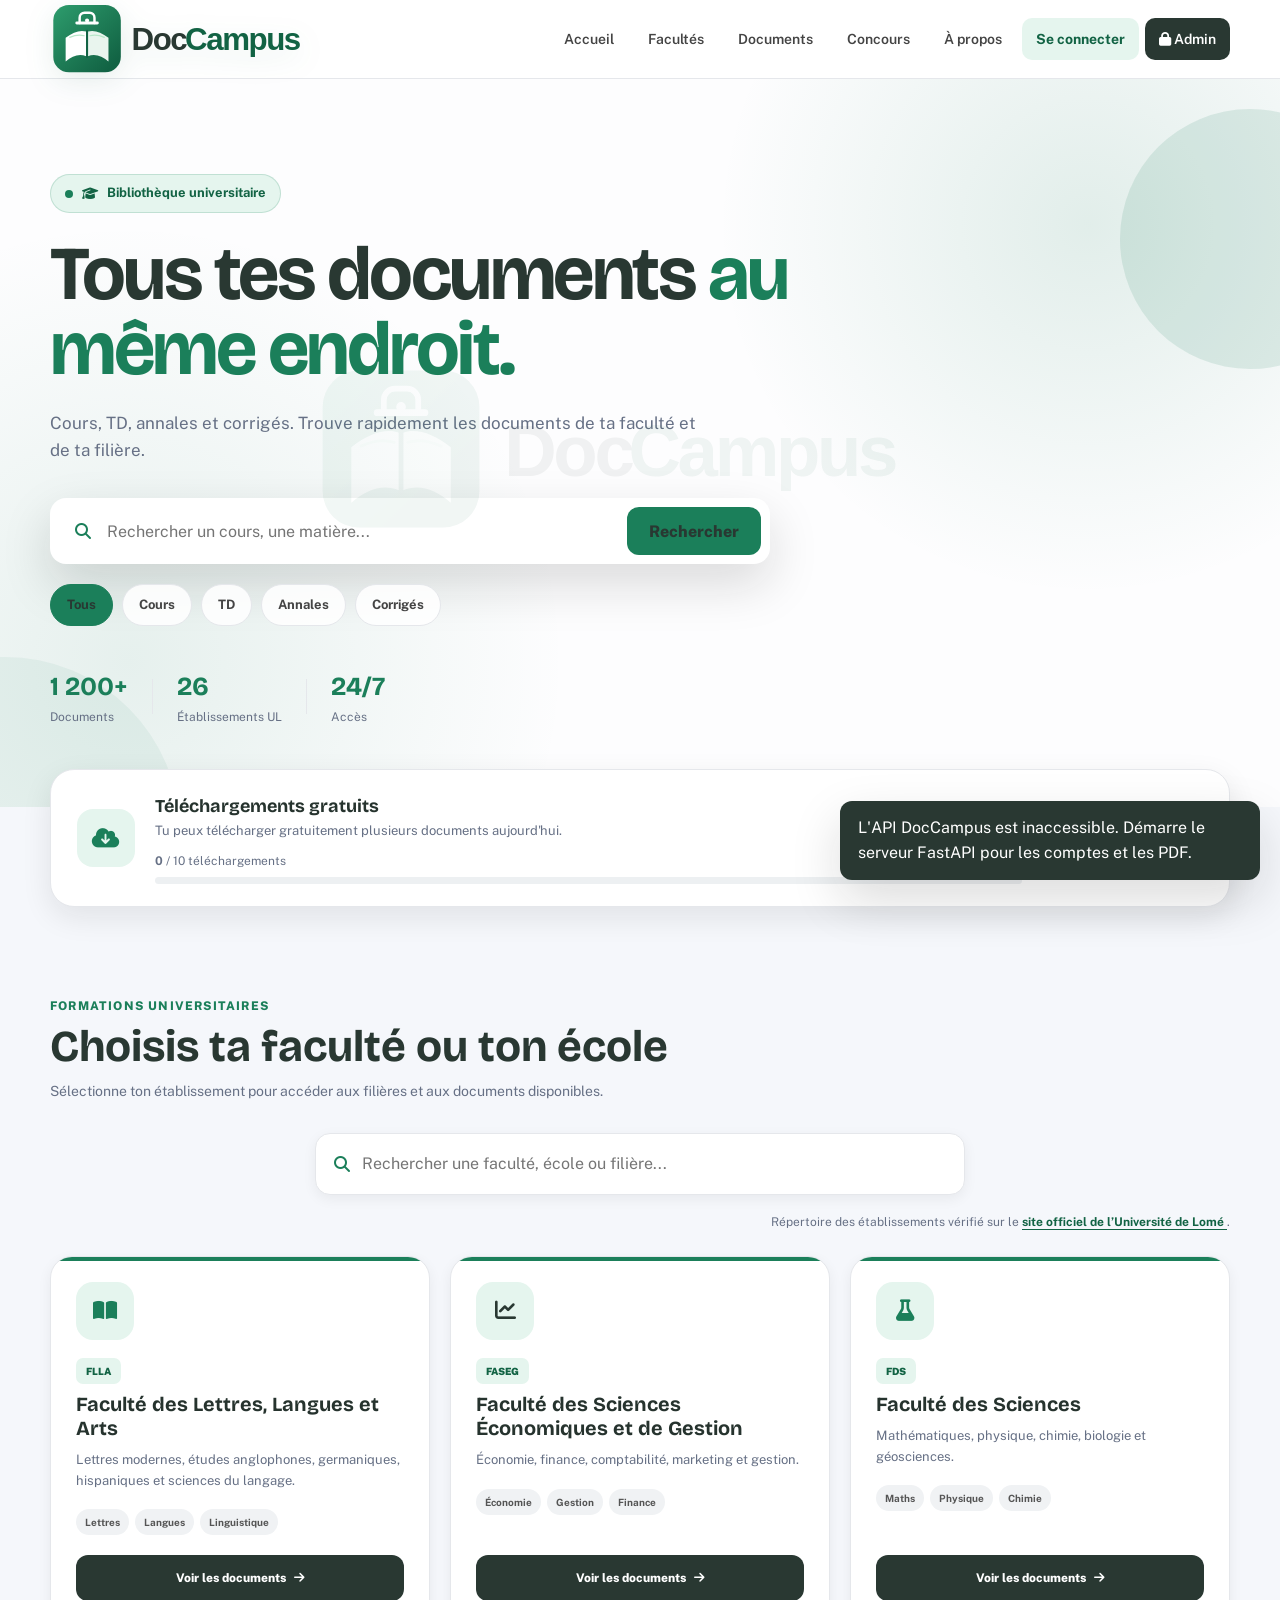
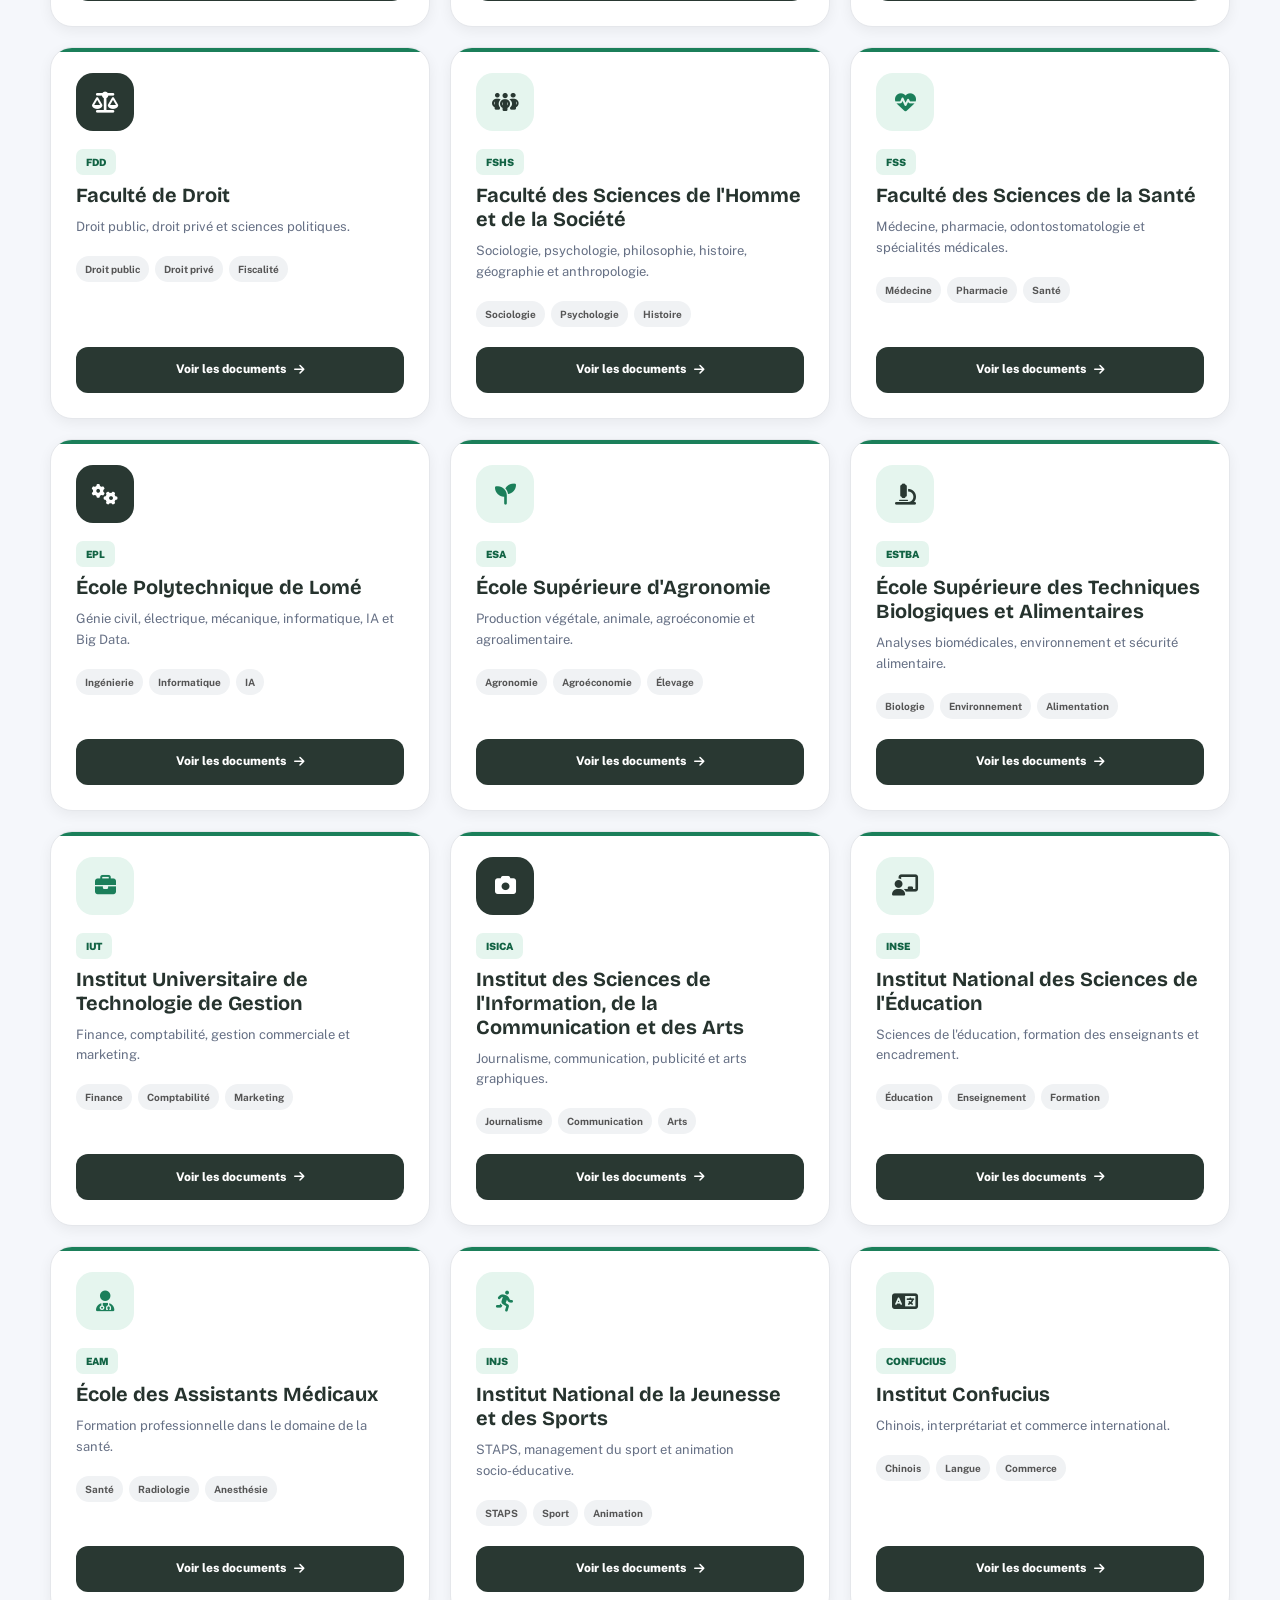
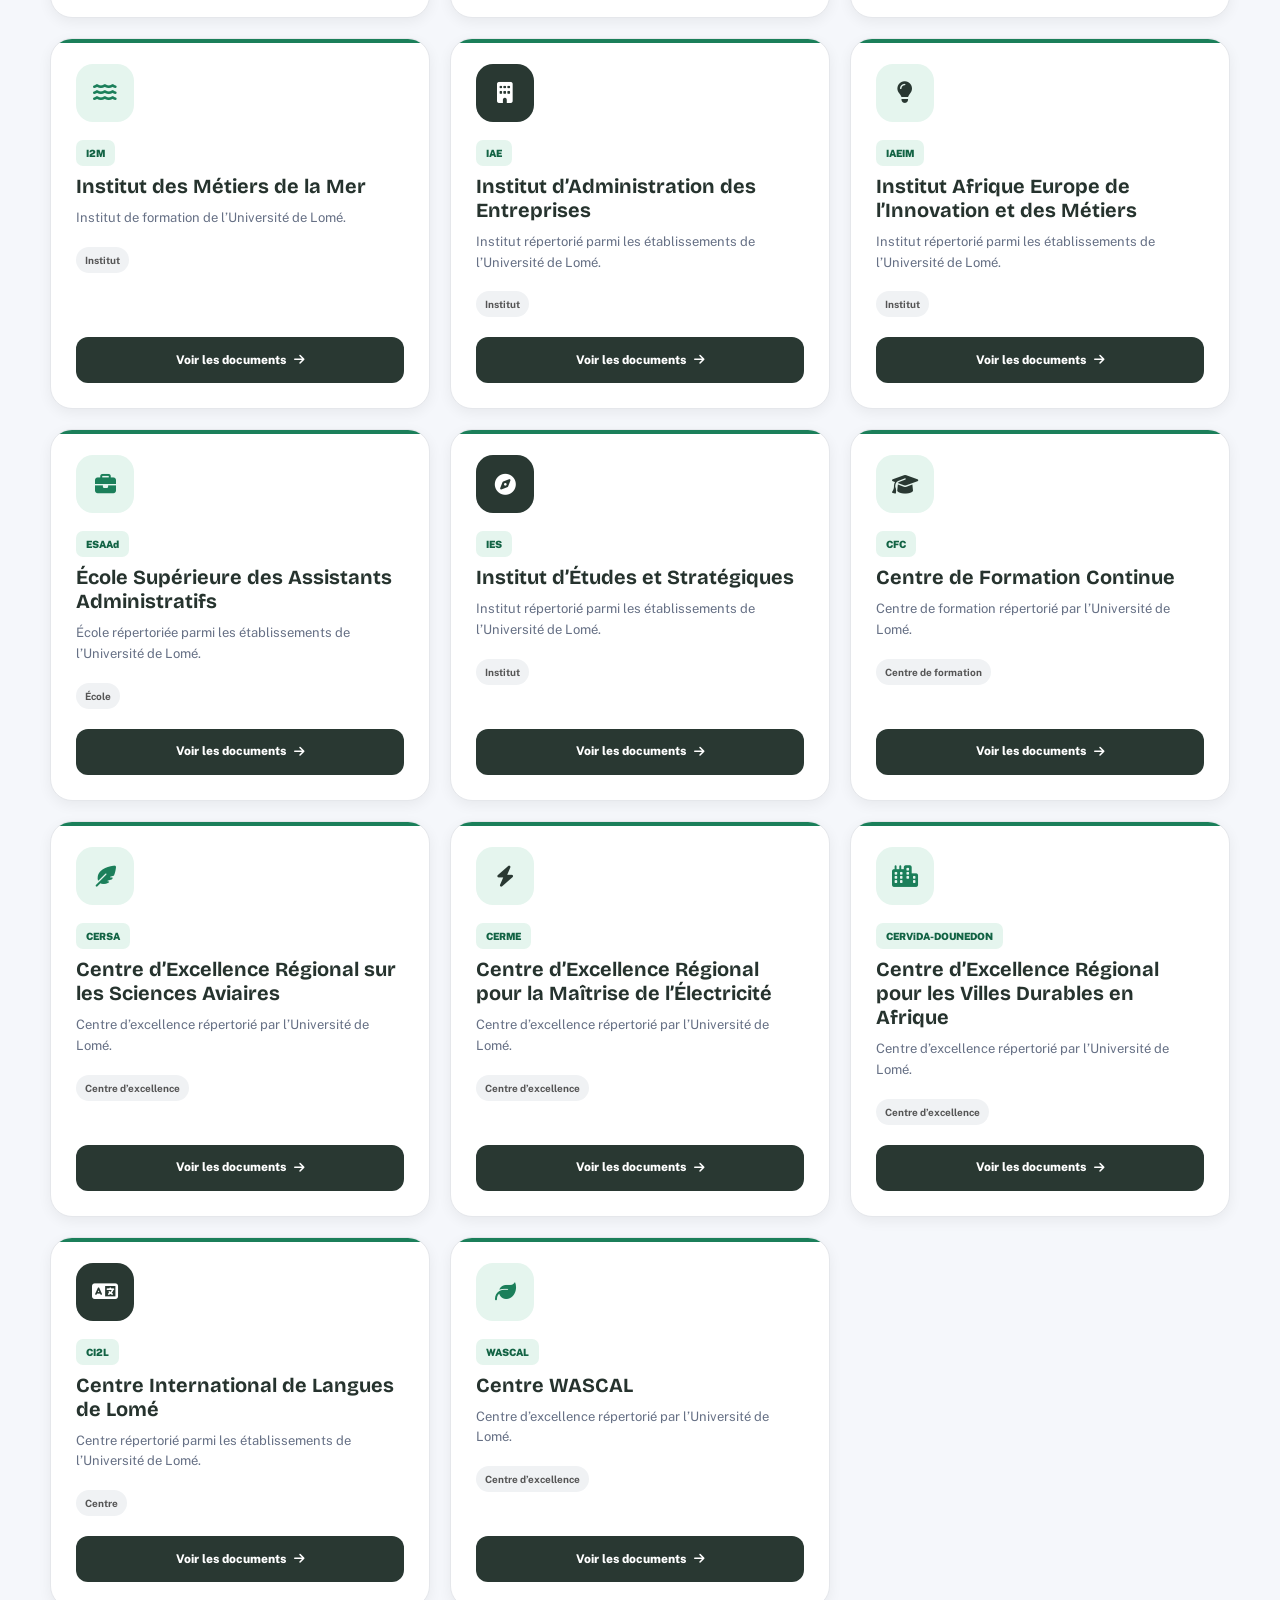
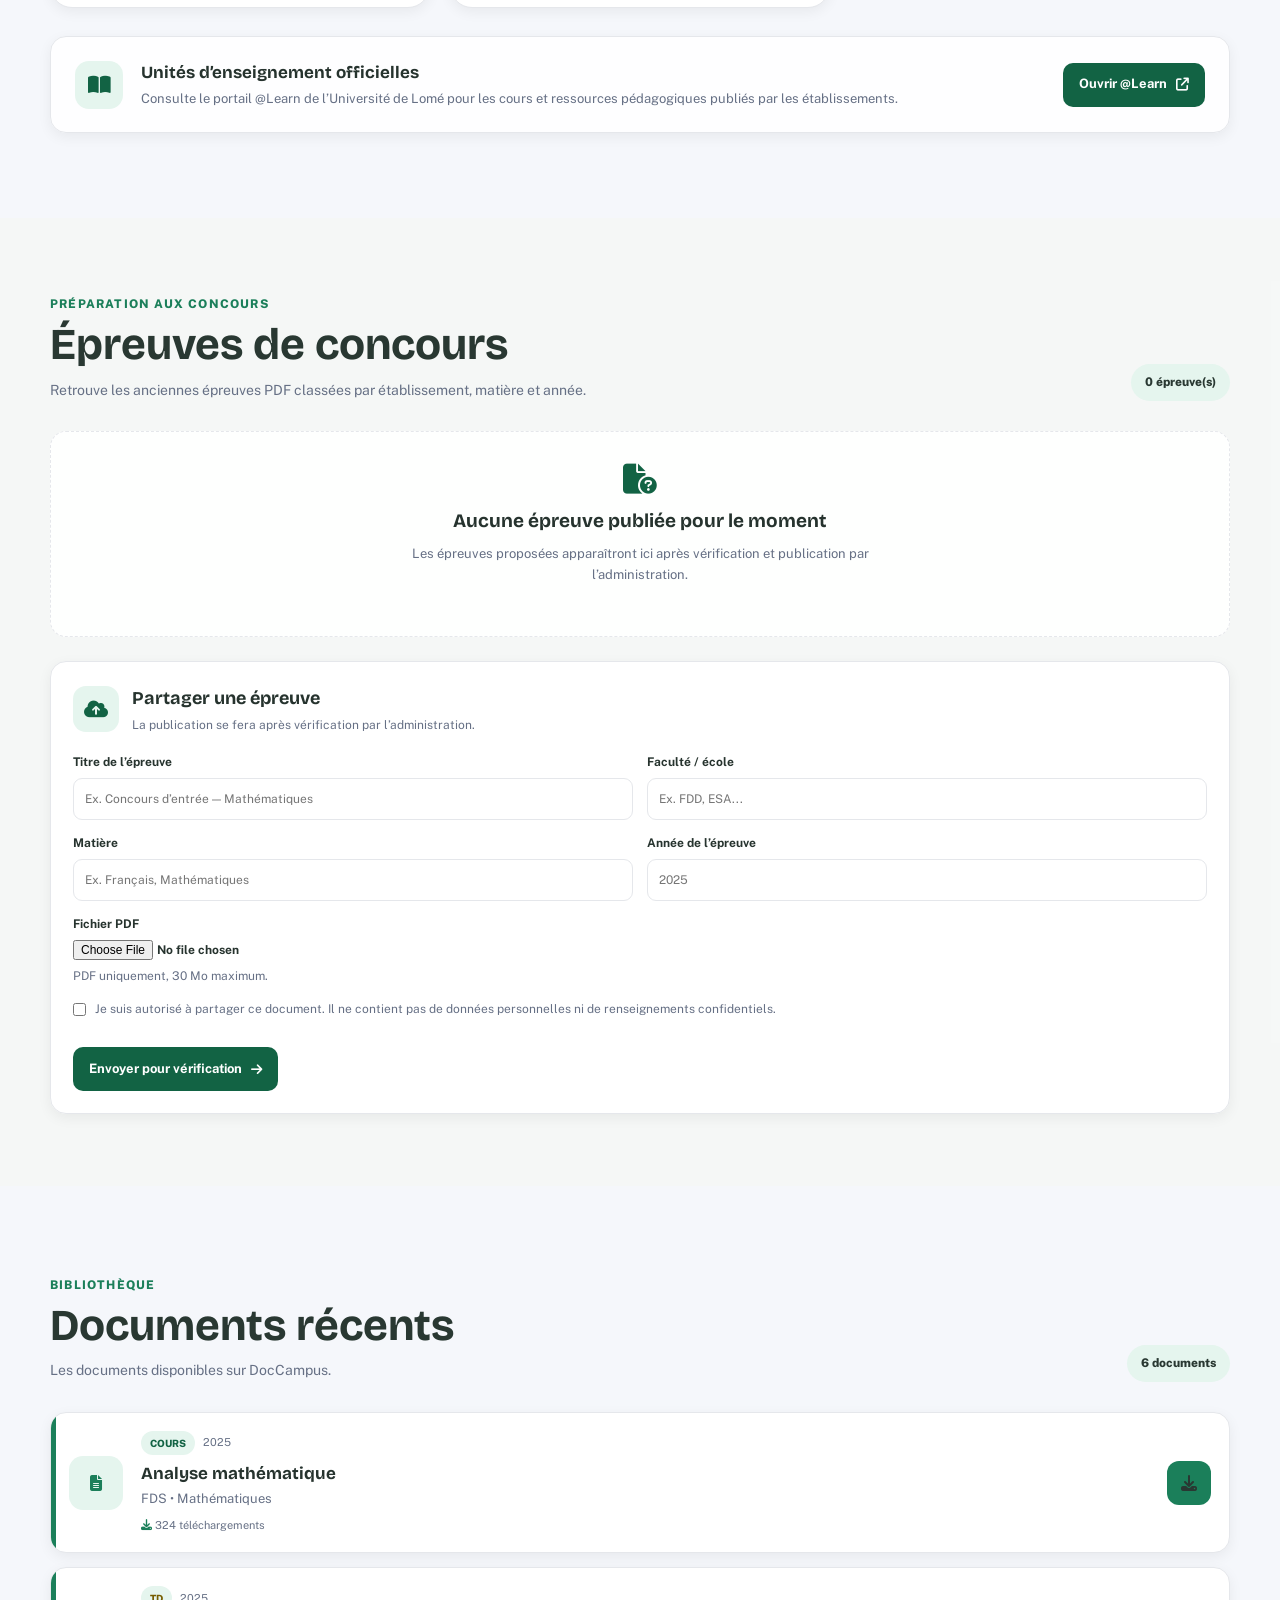
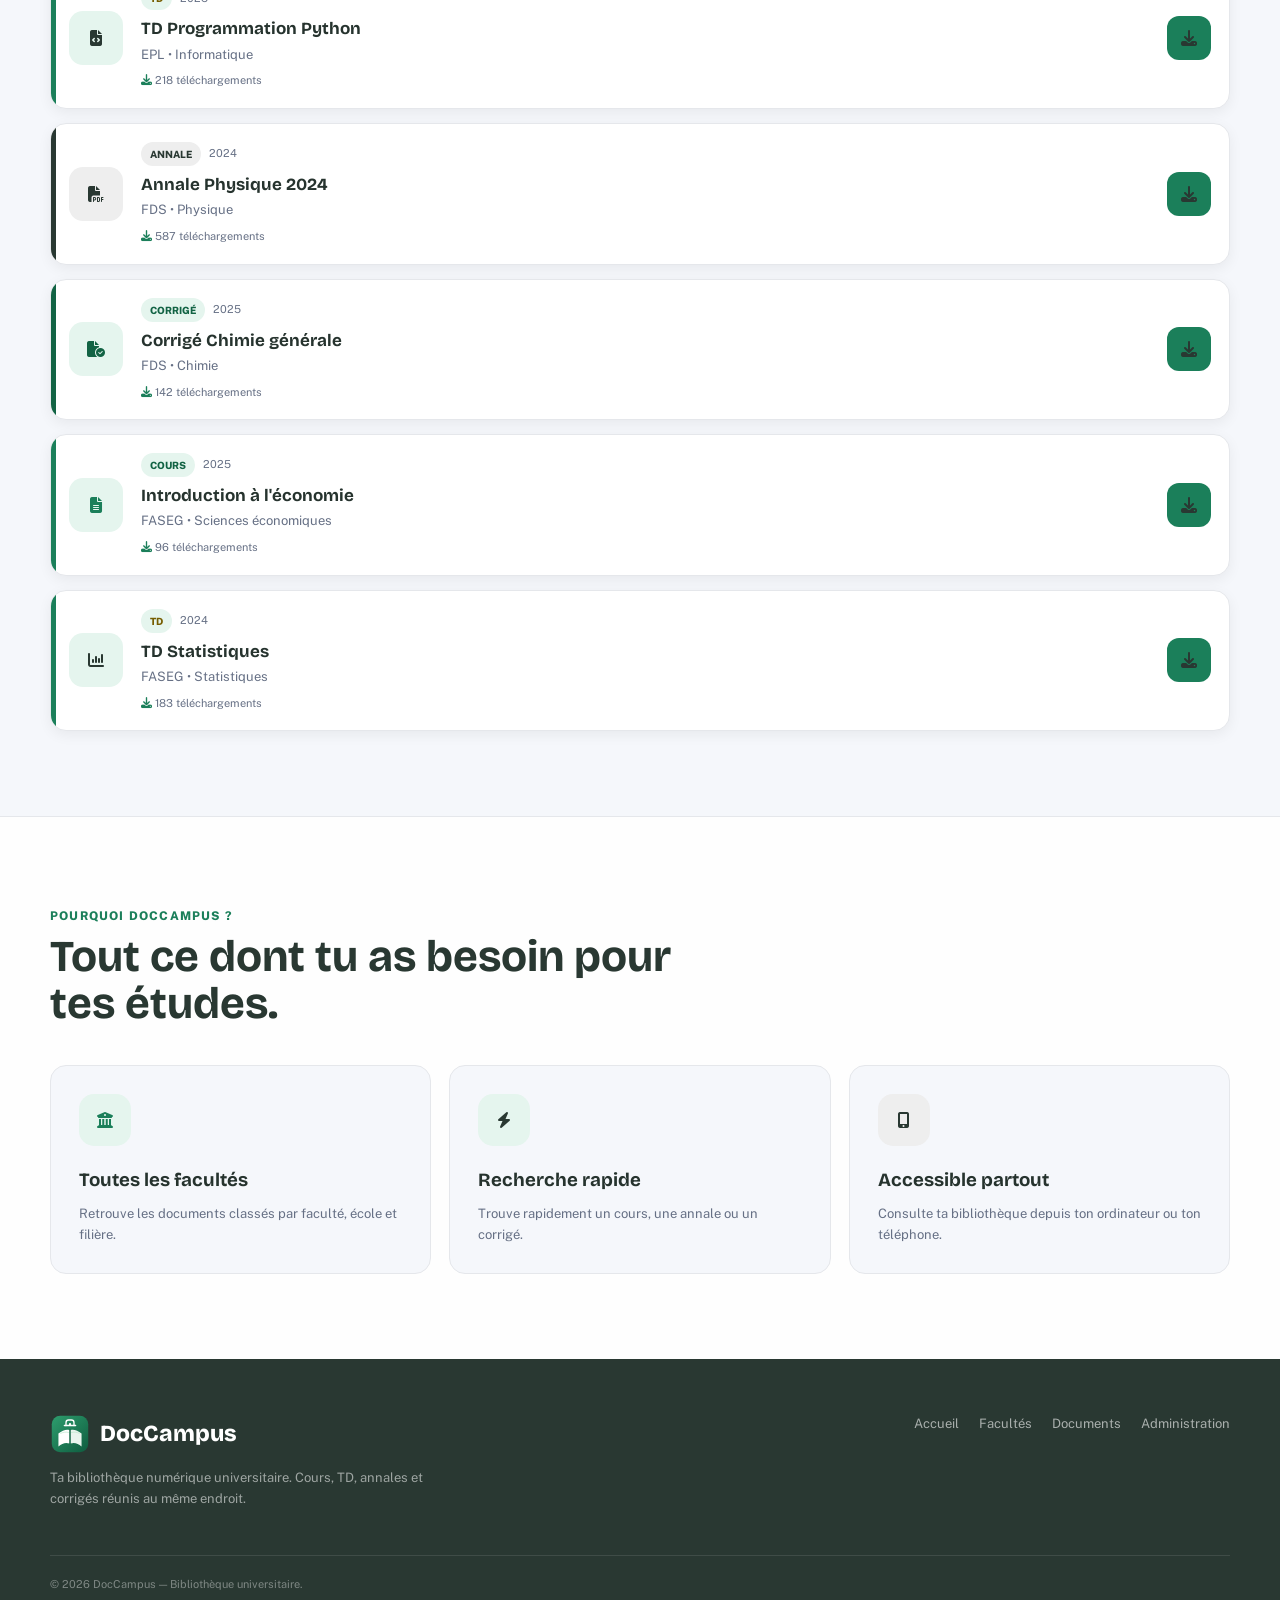
==== commit ad3b7aaa: "Add files via upload" ====
--- a/cours en ligne ul/index.html
+++ b/cours en ligne ul/index.html
@@ -34,7 +34,7 @@
     >
 
     <!-- CSS -->
-    <link rel="stylesheet" href="style.css">
+    <link rel="stylesheet" href="style.css?v=20261004-10">
 </head>
 
 <body>
@@ -48,7 +48,7 @@
 
     <div class="container header-inner">
 
-        <a href="#" class="logo" aria-label="DocCampus">
+        <a href="#accueil" class="logo" aria-label="DocCampus">
 
             <img
                 class="logo-mark"
@@ -56,7 +56,9 @@
                 alt="Logo DocCampus"
                 width="760"
                 height="360"
-            >
+                onerror="this.hidden = true; this.parentElement.classList.add('logo-fallback');"
+            >
+            <span class="logo-label" aria-hidden="true">DocCampus</span>
 
         </a>
 
@@ -73,6 +75,10 @@
 
             <a href="#documents">
                 Documents
+            </a>
+
+            <a href="#concours">
+                Concours
             </a>
 
             <a href="#apropos">
@@ -94,6 +100,7 @@
         <button
             class="menu-btn"
             id="menuBtn"
+            type="button"
             aria-label="Ouvrir le menu"
         >
             <i class="fa-solid fa-bars"></i>
@@ -164,7 +171,7 @@
                     autocomplete="off"
                 >
 
-                <button id="searchBtn">
+                <button id="searchBtn" type="button">
                     Rechercher
                 </button>
 
@@ -212,7 +219,6 @@
 
             </div>
 
-
             <!-- STATISTIQUES -->
 
             <div class="hero-stats">
@@ -231,9 +237,9 @@
 
                 <div class="hero-stat">
 
-                    <strong>20+</strong>
-
-                    <span>Facultés & écoles</span>
+                    <strong>26</strong>
+
+                    <span>Établissements UL</span>
 
                 </div>
 
@@ -321,6 +327,7 @@
             <button
                 class="premium-btn"
                 id="premiumBtn"
+                type="button"
             >
                 <i class="fa-solid fa-bolt"></i>
                 Passer en illimité
@@ -385,6 +392,12 @@
 
         </div>
 
+        <p class="establishment-source">
+            Répertoire des établissements vérifié sur le
+            <a href="https://univ-lome.tg/etablissements/" target="_blank" rel="noopener noreferrer">
+                site officiel de l’Université de Lomé
+            </a>.
+        </p>
 
         <!-- GRILLE -->
 
@@ -1041,31 +1054,27 @@
 
             <article
                 class="faculty-card"
-                data-search="I2M IAE IAEIM Logistique Management Energie Maintenance"
-            >
-
-                <div class="faculty-icon black">
-                    <i class="fa-solid fa-industry"></i>
+                data-search="I2M Institut des Métiers de la Mer métiers mer maritime"
+            >
+
+                <div class="faculty-icon green">
+                    <i class="fa-solid fa-water"></i>
                 </div>
 
                 <div class="faculty-code">
-                    I2M / IAE / IAEIM
+                    I2M
                 </div>
 
                 <h3>
-                    Instituts spécialisés
-                    de Logistique et Management
+                    Institut des Métiers de la Mer
                 </h3>
 
                 <p>
-                    Logistique hospitalière,
-                    management public et maintenance industrielle.
+                    Institut de formation de l’Université de Lomé.
                 </p>
 
                 <div class="faculty-tags">
-                    <span>Logistique</span>
-                    <span>Management</span>
-                    <span>Maintenance</span>
+                    <span>Institut</span>
                 </div>
 
                 <button
@@ -1078,6 +1087,135 @@
 
             </article>
 
+            <!-- IAE -->
+
+            <article class="faculty-card" data-search="IAE Institut d’Administration des Entreprises administration entreprises">
+                <div class="faculty-icon black"><i class="fa-solid fa-building"></i></div>
+                <div class="faculty-code">IAE</div>
+                <h3>Institut d’Administration des Entreprises</h3>
+                <p>Institut répertorié parmi les établissements de l’Université de Lomé.</p>
+                <div class="faculty-tags"><span>Institut</span></div>
+                <button class="faculty-btn" type="button" data-faculty="iae">
+                    Voir les documents <i class="fa-solid fa-arrow-right"></i>
+                </button>
+            </article>
+
+            <!-- IAEIM -->
+
+            <article class="faculty-card" data-search="IAEIM Institut Afrique Europe Innovation Métiers">
+                <div class="faculty-icon yellow"><i class="fa-solid fa-lightbulb"></i></div>
+                <div class="faculty-code">IAEIM</div>
+                <h3>Institut Afrique Europe de l’Innovation et des Métiers</h3>
+                <p>Institut répertorié parmi les établissements de l’Université de Lomé.</p>
+                <div class="faculty-tags"><span>Institut</span></div>
+                <button class="faculty-btn" type="button" data-faculty="iaeim">
+                    Voir les documents <i class="fa-solid fa-arrow-right"></i>
+                </button>
+            </article>
+
+            <!-- ESAAd -->
+
+            <article class="faculty-card" data-search="ESAAd École Supérieure des Assistants Administratifs">
+                <div class="faculty-icon green"><i class="fa-solid fa-briefcase"></i></div>
+                <div class="faculty-code">ESAAd</div>
+                <h3>École Supérieure des Assistants Administratifs</h3>
+                <p>École répertoriée parmi les établissements de l’Université de Lomé.</p>
+                <div class="faculty-tags"><span>École</span></div>
+                <button class="faculty-btn" type="button" data-faculty="esaad">
+                    Voir les documents <i class="fa-solid fa-arrow-right"></i>
+                </button>
+            </article>
+
+            <!-- IES -->
+
+            <article class="faculty-card" data-search="IES Institut d’Études et Stratégiques">
+                <div class="faculty-icon black"><i class="fa-solid fa-compass"></i></div>
+                <div class="faculty-code">IES</div>
+                <h3>Institut d’Études et Stratégiques</h3>
+                <p>Institut répertorié parmi les établissements de l’Université de Lomé.</p>
+                <div class="faculty-tags"><span>Institut</span></div>
+                <button class="faculty-btn" type="button" data-faculty="ies">
+                    Voir les documents <i class="fa-solid fa-arrow-right"></i>
+                </button>
+            </article>
+
+            <!-- CFC -->
+
+            <article class="faculty-card" data-search="CFC Centre de Formation Continue formation continue">
+                <div class="faculty-icon yellow"><i class="fa-solid fa-graduation-cap"></i></div>
+                <div class="faculty-code">CFC</div>
+                <h3>Centre de Formation Continue</h3>
+                <p>Centre de formation répertorié par l’Université de Lomé.</p>
+                <div class="faculty-tags"><span>Centre de formation</span></div>
+                <button class="faculty-btn" type="button" data-faculty="cfc">
+                    Voir les documents <i class="fa-solid fa-arrow-right"></i>
+                </button>
+            </article>
+
+            <!-- CERSA -->
+
+            <article class="faculty-card" data-search="CERSA Centre d’Excellence Régional sur les Sciences Aviaires">
+                <div class="faculty-icon green"><i class="fa-solid fa-feather-pointed"></i></div>
+                <div class="faculty-code">CERSA</div>
+                <h3>Centre d’Excellence Régional sur les Sciences Aviaires</h3>
+                <p>Centre d’excellence répertorié par l’Université de Lomé.</p>
+                <div class="faculty-tags"><span>Centre d’excellence</span></div>
+                <button class="faculty-btn" type="button" data-faculty="cersa">
+                    Voir les documents <i class="fa-solid fa-arrow-right"></i>
+                </button>
+            </article>
+
+            <!-- CERME -->
+
+            <article class="faculty-card" data-search="CERME Centre d’Excellence Régional pour la Maîtrise de l’Électricité">
+                <div class="faculty-icon yellow"><i class="fa-solid fa-bolt"></i></div>
+                <div class="faculty-code">CERME</div>
+                <h3>Centre d’Excellence Régional pour la Maîtrise de l’Électricité</h3>
+                <p>Centre d’excellence répertorié par l’Université de Lomé.</p>
+                <div class="faculty-tags"><span>Centre d’excellence</span></div>
+                <button class="faculty-btn" type="button" data-faculty="cerme">
+                    Voir les documents <i class="fa-solid fa-arrow-right"></i>
+                </button>
+            </article>
+
+            <!-- CERViDA-DOUNEDON -->
+
+            <article class="faculty-card" data-search="CERViDA DOUNEDON Centre d’Excellence Régional Villes Durables Afrique">
+                <div class="faculty-icon green"><i class="fa-solid fa-city"></i></div>
+                <div class="faculty-code">CERViDA-DOUNEDON</div>
+                <h3>Centre d’Excellence Régional pour les Villes Durables en Afrique</h3>
+                <p>Centre d’excellence répertorié par l’Université de Lomé.</p>
+                <div class="faculty-tags"><span>Centre d’excellence</span></div>
+                <button class="faculty-btn" type="button" data-faculty="cervida-dounedon">
+                    Voir les documents <i class="fa-solid fa-arrow-right"></i>
+                </button>
+            </article>
+
+            <!-- CI2L -->
+
+            <article class="faculty-card" data-search="CI2L Centre International de Langues de Lomé langues">
+                <div class="faculty-icon black"><i class="fa-solid fa-language"></i></div>
+                <div class="faculty-code">CI2L</div>
+                <h3>Centre International de Langues de Lomé</h3>
+                <p>Centre répertorié parmi les établissements de l’Université de Lomé.</p>
+                <div class="faculty-tags"><span>Centre</span></div>
+                <button class="faculty-btn" type="button" data-faculty="ci2l">
+                    Voir les documents <i class="fa-solid fa-arrow-right"></i>
+                </button>
+            </article>
+
+            <!-- WASCAL -->
+
+            <article class="faculty-card" data-search="WASCAL Centre">
+                <div class="faculty-icon green"><i class="fa-solid fa-leaf"></i></div>
+                <div class="faculty-code">WASCAL</div>
+                <h3>Centre WASCAL</h3>
+                <p>Centre d’excellence répertorié par l’Université de Lomé.</p>
+                <div class="faculty-tags"><span>Centre d’excellence</span></div>
+                <button class="faculty-btn" type="button" data-faculty="wascal">
+                    Voir les documents <i class="fa-solid fa-arrow-right"></i>
+                </button>
+            </article>
 
         </div>
 
@@ -1098,10 +1236,111 @@
             </p>
         </div>
 
+        <aside class="official-learning-card">
+            <div class="official-learning-icon" aria-hidden="true">
+                <i class="fa-solid fa-book-open"></i>
+            </div>
+            <div class="official-learning-copy">
+                <h3>Unités d’enseignement officielles</h3>
+                <p>
+                    Consulte le portail @Learn de l’Université de Lomé pour les cours
+                    et ressources pédagogiques publiés par les établissements.
+                </p>
+            </div>
+            <a
+                class="official-learning-link"
+                href="https://elearn.univ-lome.tg/"
+                target="_blank"
+                rel="noopener noreferrer"
+            >
+                Ouvrir @Learn
+                <i class="fa-solid fa-arrow-up-right-from-square" aria-hidden="true"></i>
+            </a>
+        </aside>
+
     </div>
 
 </section>
 
+
+<!-- ============================================================
+     ÉPREUVES DE CONCOURS
+     ============================================================ -->
+
+<section class="concours-section" id="concours">
+    <div class="container">
+        <div class="section-heading">
+            <div>
+                <span class="section-label">Préparation aux concours</span>
+                <h2>Épreuves de concours</h2>
+                <p class="section-description">
+                    Retrouve les anciennes épreuves PDF classées par établissement,
+                    matière et année.
+                </p>
+            </div>
+            <div class="document-count-box">
+                <span id="concoursCount">0</span>
+                épreuve(s)
+            </div>
+        </div>
+
+        <div class="concours-empty" id="concoursEmpty">
+            <i class="fa-solid fa-file-circle-question" aria-hidden="true"></i>
+            <h3>Aucune épreuve publiée pour le moment</h3>
+            <p>
+                Les épreuves proposées apparaîtront ici après vérification et
+                publication par l’administration.
+            </p>
+        </div>
+
+        <div class="documents-list concours-list" id="concoursList"></div>
+
+        <div class="concours-submit-panel">
+            <div class="concours-submit-heading">
+                <i class="fa-solid fa-cloud-arrow-up" aria-hidden="true"></i>
+                <div>
+                    <h3>Partager une épreuve</h3>
+                    <p>La publication se fera après vérification par l’administration.</p>
+                </div>
+            </div>
+            <form class="concours-submit-form" id="concoursSubmissionForm">
+                <label>
+                    Titre de l’épreuve
+                    <input name="title" maxlength="120" placeholder="Ex. Concours d’entrée — Mathématiques" required>
+                </label>
+                <label>
+                    Faculté / école
+                    <input name="institution" maxlength="40" placeholder="Ex. FDD, ESA..." required>
+                </label>
+                <label>
+                    Matière
+                    <input name="subject" maxlength="80" placeholder="Ex. Français, Mathématiques" required>
+                </label>
+                <label>
+                    Année de l’épreuve
+                    <input name="year" inputmode="numeric" pattern="[0-9]{4}" maxlength="4" placeholder="2025" required>
+                </label>
+                <label class="concours-file-field">
+                    Fichier PDF
+                    <input name="file" type="file" accept="application/pdf,.pdf" required>
+                    <span>PDF uniquement, 30 Mo maximum.</span>
+                </label>
+                <label class="concours-rights-check">
+                    <input name="rights_confirmed" type="checkbox" value="true" required>
+                    <span>
+                        Je suis autorisé à partager ce document. Il ne contient pas de
+                        données personnelles ni de renseignements confidentiels.
+                    </span>
+                </label>
+                <p class="concours-submit-message" id="concoursSubmissionMessage" role="status" aria-live="polite"></p>
+                <button class="concours-admin-link concours-submit-button" type="submit">
+                    Envoyer pour vérification
+                    <i class="fa-solid fa-arrow-right" aria-hidden="true"></i>
+                </button>
+            </form>
+        </div>
+    </div>
+</section>
 
 
 <!-- ============================================================
@@ -1732,6 +1971,7 @@
         <button
             class="modal-close"
             id="facultyModalClose"
+            type="button"
             aria-label="Fermer"
         >
             <i class="fa-solid fa-xmark"></i>
@@ -1793,6 +2033,7 @@
         <button
             class="modal-close"
             id="premiumClose"
+            type="button"
             aria-label="Fermer"
         >
             <i class="fa-solid fa-xmark"></i>
@@ -1842,7 +2083,7 @@
         </div>
 
 
-        <button class="modal-action">
+        <button class="modal-action" type="button">
             Bientôt disponible
         </button>
 
@@ -1850,11 +2091,36 @@
 
 </div>
 
-
+<dialog class="document-preview-dialog" id="documentPreviewDialog" aria-labelledby="documentPreviewTitle">
+    <div class="document-preview-shell">
+        <header class="document-preview-header">
+            <div class="document-preview-heading">
+                <span class="document-preview-label">Épreuve de concours</span>
+                <h2 id="documentPreviewTitle"></h2>
+                <p id="documentPreviewMeta"></p>
+            </div>
+            <div class="document-preview-controls">
+                <a class="document-preview-download" id="documentPreviewDownload" href="#">
+                    <i class="fa-solid fa-download" aria-hidden="true"></i>
+                    Télécharger
+                </a>
+                <button class="document-preview-close" id="documentPreviewClose" type="button" aria-label="Fermer l’aperçu">
+                    <i class="fa-solid fa-xmark" aria-hidden="true"></i>
+                </button>
+            </div>
+        </header>
+        <iframe
+            class="document-preview-frame"
+            id="documentPreviewFrame"
+            title="Aperçu PDF de l’épreuve"
+            src="about:blank"
+        ></iframe>
+    </div>
+</dialog>
 
 <!-- JavaScript -->
 
-<script src="script.js"></script>
+<script src="script.js?v=20261004-10"></script>
 
 </body>
 </html>
--- a/cours en ligne ul/style.css
+++ b/cours en ligne ul/style.css
@@ -58,17 +58,21 @@
         Arial,
         sans-serif;
 
-    background:
-        radial-gradient(
-            circle at 90% 0%,
-            rgba(27,127,90,.08),
-            transparent 28%
-        ),
-        var(--background);
+    background: var(--background);
 
     color: var(--text);
 
     line-height: 1.6;
+}
+
+body::before {
+    content: "";
+    position: fixed;
+    inset: 0;
+    z-index: 999;
+    background: url("assets/logo-doccampus.svg") center / min(76vw, 650px) auto no-repeat;
+    opacity: .06;
+    pointer-events: none;
 }
 
 button,
@@ -142,6 +146,23 @@
     max-width: 280px;
     filter: drop-shadow(0 8px 14px rgba(18, 99, 68, .1));
     transition: transform .2s ease;
+}
+
+.logo-label {
+    display: none;
+    color: var(--green-dark);
+    font-size: clamp(1.7rem, 2vw, 2.7rem);
+    font-weight: 800;
+    letter-spacing: -.06em;
+    line-height: 1;
+}
+
+.logo-fallback .logo-label {
+    display: inline-flex;
+}
+
+.logo-fallback .logo-mark {
+    display: none;
 }
 
 .logo:hover .logo-mark {
@@ -234,7 +255,7 @@
             rgba(27,127,90,.1),
             transparent 34%
         ),
-        #ffffff;
+        rgba(255, 255, 255, .82);
 
     color: var(--black);
 }
@@ -751,6 +772,432 @@
     color: var(--black);
 }
 
+.establishment-source {
+    margin: -22px 0 24px;
+    color: var(--text-light);
+    font-size: 12px;
+    text-align: right;
+}
+
+.establishment-source a {
+    color: var(--green-dark);
+    font-weight: 700;
+    text-decoration: underline;
+    text-underline-offset: 3px;
+}
+
+.official-learning-card {
+    display: flex;
+    align-items: center;
+    gap: 18px;
+    margin-top: 28px;
+    padding: 22px 24px;
+    border: 1px solid var(--border);
+    border-radius: var(--radius);
+    background: rgba(255, 255, 255, .92);
+    box-shadow: var(--shadow-sm);
+}
+
+.official-learning-icon {
+    display: grid;
+    flex: 0 0 48px;
+    width: 48px;
+    height: 48px;
+    place-items: center;
+    border-radius: 14px;
+    background: var(--green-light);
+    color: var(--green-dark);
+    font-size: 20px;
+}
+
+.official-learning-copy {
+    flex: 1;
+}
+
+.official-learning-copy h3 {
+    margin-bottom: 3px;
+    font-family: "Bricolage Grotesque", sans-serif;
+    font-size: 17px;
+}
+
+.official-learning-copy p {
+    color: var(--text-light);
+    font-size: 13px;
+}
+
+.official-learning-link {
+    display: inline-flex;
+    flex: 0 0 auto;
+    align-items: center;
+    justify-content: center;
+    gap: 9px;
+    min-height: 44px;
+    padding: 0 16px;
+    border-radius: 10px;
+    background: var(--green-dark);
+    color: white;
+    font-size: 13px;
+    font-weight: 700;
+    transition: var(--transition);
+}
+
+.official-learning-link:hover {
+    background: var(--green);
+}
+
+.concours-section {
+    padding: 72px 0;
+    background: rgba(246, 248, 246, .8);
+}
+
+.concours-empty {
+    padding: 32px 20px;
+    border: 1px dashed var(--border);
+    border-radius: var(--radius);
+    background: rgba(255, 255, 255, .9);
+    text-align: center;
+}
+
+.concours-empty.hidden {
+    display: none;
+}
+
+.concours-empty > i {
+    margin-bottom: 12px;
+    color: var(--green-dark);
+    font-size: 30px;
+}
+
+.concours-empty h3 {
+    margin-bottom: 8px;
+    font-family: "Bricolage Grotesque", sans-serif;
+    font-size: 19px;
+}
+
+.concours-empty p {
+    max-width: 540px;
+    margin: 0 auto 18px;
+    color: var(--text-light);
+    font-size: 13px;
+}
+
+.concours-admin-link {
+    display: inline-flex;
+    align-items: center;
+    justify-content: center;
+    gap: 9px;
+    min-height: 44px;
+    padding: 0 16px;
+    border-radius: 10px;
+    background: var(--green-dark);
+    color: #fff;
+    font-size: 13px;
+    font-weight: 700;
+    transition: var(--transition);
+}
+
+.concours-admin-link:hover {
+    background: var(--green);
+}
+
+.concours-list:empty {
+    display: none;
+}
+
+.concours-submit-panel {
+    margin-top: 24px;
+    padding: 22px;
+    border: 1px solid var(--border);
+    border-radius: var(--radius);
+    background: rgba(255, 255, 255, .96);
+    box-shadow: var(--shadow-sm);
+}
+
+.concours-submit-heading {
+    display: flex;
+    align-items: center;
+    gap: 13px;
+    margin-bottom: 18px;
+}
+
+.concours-submit-heading > i {
+    display: grid;
+    width: 46px;
+    height: 46px;
+    flex: 0 0 46px;
+    place-items: center;
+    border-radius: 13px;
+    background: var(--green-light);
+    color: var(--green-dark);
+    font-size: 19px;
+}
+
+.concours-submit-heading h3 {
+    margin-bottom: 3px;
+    font-family: "Bricolage Grotesque", sans-serif;
+    font-size: 18px;
+}
+
+.concours-submit-heading p,
+.concours-file-field > span {
+    color: var(--text-light);
+    font-size: 12px;
+}
+
+.concours-submit-form {
+    display: grid;
+    grid-template-columns: repeat(2, minmax(0, 1fr));
+    gap: 14px;
+}
+
+.concours-submit-form > label:not(.concours-rights-check) {
+    display: grid;
+    gap: 6px;
+    color: var(--text);
+    font-size: 12px;
+    font-weight: 700;
+}
+
+.concours-submit-form input:not([type="checkbox"]):not([type="file"]) {
+    width: 100%;
+    min-height: 42px;
+    padding: 0 11px;
+    border: 1px solid var(--border);
+    border-radius: 9px;
+    background: white;
+    color: var(--text);
+    font: inherit;
+    font-weight: 400;
+}
+
+.concours-submit-form input[type="file"] {
+    max-width: 100%;
+    font-size: 12px;
+}
+
+.concours-file-field > span {
+    font-weight: 400;
+}
+
+.concours-rights-check {
+    display: flex;
+    grid-column: 1 / -1;
+    align-items: flex-start;
+    gap: 9px;
+    color: var(--text-light);
+    font-size: 12px;
+}
+
+.concours-rights-check input {
+    margin-top: 3px;
+}
+
+.concours-submit-message {
+    grid-column: 1 / -1;
+    color: var(--green-dark);
+    font-size: 13px;
+}
+
+.concours-submit-button {
+    width: fit-content;
+    border: 0;
+    cursor: pointer;
+}
+
+.concours-submit-button:disabled {
+    opacity: .6;
+    cursor: wait;
+}
+
+.document-actions {
+    display: flex;
+    flex: 0 0 auto;
+    align-items: center;
+    gap: 8px;
+}
+
+.preview-btn {
+    display: inline-flex;
+    align-items: center;
+    justify-content: center;
+    gap: 7px;
+    min-height: 40px;
+    padding: 0 12px;
+    border: 1px solid var(--border);
+    border-radius: 10px;
+    background: white;
+    color: var(--green-dark);
+    font-size: 12px;
+    font-weight: 700;
+    cursor: pointer;
+    transition: var(--transition);
+}
+
+.preview-btn:hover {
+    border-color: var(--green);
+    background: var(--green-light);
+}
+
+.document-preview-dialog {
+    width: min(1100px, calc(100% - 32px));
+    max-width: none;
+    height: min(850px, calc(100% - 32px));
+    max-height: none;
+    padding: 0;
+    overflow: hidden;
+    border: 0;
+    border-radius: 16px;
+    background: #f3f4f6;
+    box-shadow: 0 24px 80px rgba(0, 0, 0, .35);
+}
+
+.document-preview-dialog::backdrop {
+    background: rgba(12, 18, 16, .78);
+    backdrop-filter: blur(4px);
+}
+
+.document-preview-shell {
+    display: flex;
+    height: 100%;
+    flex-direction: column;
+}
+
+.document-preview-header {
+    display: flex;
+    flex: 0 0 auto;
+    align-items: center;
+    justify-content: space-between;
+    gap: 18px;
+    padding: 16px 20px;
+    border-bottom: 1px solid var(--border);
+    background: #fff;
+}
+
+.document-preview-heading h2 {
+    margin: 3px 0;
+    font-family: "Bricolage Grotesque", sans-serif;
+    font-size: 18px;
+}
+
+.document-preview-heading p {
+    color: var(--text-light);
+    font-size: 12px;
+}
+
+.document-preview-label {
+    color: var(--green-dark);
+    font-size: 10px;
+    font-weight: 800;
+    letter-spacing: .06em;
+    text-transform: uppercase;
+}
+
+.document-preview-controls {
+    display: flex;
+    flex: 0 0 auto;
+    align-items: center;
+    gap: 10px;
+}
+
+.document-preview-download,
+.document-preview-close {
+    display: inline-flex;
+    min-height: 40px;
+    align-items: center;
+    justify-content: center;
+    gap: 8px;
+    padding: 0 13px;
+    border: 0;
+    border-radius: 9px;
+    background: var(--green-dark);
+    color: #fff;
+    font-size: 12px;
+    font-weight: 700;
+    cursor: pointer;
+}
+
+.document-preview-close {
+    width: 40px;
+    padding: 0;
+    background: #f1f3f2;
+    color: var(--text);
+    font-size: 16px;
+}
+
+.document-preview-frame {
+    width: 100%;
+    min-height: 0;
+    flex: 1;
+    border: 0;
+    background: #e6e8e7;
+}
+
+.admin-document-submitter {
+    display: block;
+    margin-top: 4px;
+    color: var(--text-light);
+    font-size: 11px;
+}
+
+.status-pending {
+    background: #fff4d6;
+    color: #745411;
+}
+
+.admin-row-approve {
+    color: var(--green-dark);
+}
+
+.admin-row-reject {
+    color: #a33232;
+}
+
+.admin-document-preview {
+    width: min(1000px, calc(100% - 32px));
+    max-width: none;
+    height: min(820px, calc(100% - 32px));
+    max-height: none;
+    padding: 0;
+    overflow: hidden;
+    border: 0;
+    border-radius: 14px;
+    box-shadow: 0 24px 80px rgba(0, 0, 0, .35);
+}
+
+.admin-document-preview::backdrop {
+    background: rgba(12, 18, 16, .78);
+}
+
+.admin-document-preview header {
+    display: flex;
+    min-height: 58px;
+    align-items: center;
+    justify-content: space-between;
+    gap: 12px;
+    padding: 10px 16px;
+}
+
+.admin-document-preview header h2 {
+    font-size: 16px;
+}
+
+.admin-document-preview-close {
+    width: 38px;
+    height: 38px;
+    border: 0;
+    border-radius: 9px;
+    background: #f1f3f2;
+    font-size: 17px;
+    cursor: pointer;
+}
+
+.admin-document-preview iframe {
+    width: 100%;
+    height: calc(100% - 58px);
+    border: 0;
+    background: #e6e8e7;
+}
+
 .faculties-grid {
     display: grid;
 
@@ -1203,7 +1650,7 @@
 .features-section {
     padding: 85px 0;
 
-    background: white;
+    background: rgba(255, 255, 255, .88);
 
     border-top: 1px solid var(--border);
 }
@@ -2056,7 +2503,8 @@
     }
 
     .documents-section,
-    .faculties-section {
+    .faculties-section,
+    .concours-section {
         padding: 60px 0;
     }
 
@@ -2072,6 +2520,33 @@
         gap: 15px;
     }
 
+    .concours-submit-panel {
+        padding: 16px;
+    }
+
+    .concours-submit-form {
+        grid-template-columns: 1fr;
+    }
+
+    .concours-rights-check,
+    .concours-submit-message {
+        grid-column: 1;
+    }
+
+    .concours-submit-button {
+        width: 100%;
+    }
+
+    .official-learning-card {
+        align-items: flex-start;
+        flex-direction: column;
+        padding: 18px;
+    }
+
+    .official-learning-link {
+        width: 100%;
+    }
+
     .faculty-card {
         min-height: auto;
 
@@ -2082,6 +2557,45 @@
         gap: 12px;
 
         padding: 14px;
+    }
+
+    .document-actions {
+        gap: 5px;
+    }
+
+    .preview-btn {
+        width: 40px;
+        padding: 0;
+    }
+
+    .preview-btn span {
+        display: none;
+    }
+
+    .document-preview-dialog {
+        width: calc(100% - 12px);
+        height: calc(100% - 12px);
+        border-radius: 10px;
+    }
+
+    .document-preview-header {
+        align-items: flex-start;
+        flex-wrap: wrap;
+        padding: 13px;
+    }
+
+    .document-preview-heading {
+        width: 100%;
+        padding-right: 32px;
+    }
+
+    .document-preview-heading h2 {
+        font-size: 16px;
+    }
+
+    .document-preview-controls {
+        width: 100%;
+        justify-content: flex-end;
     }
 
     .file-icon {
